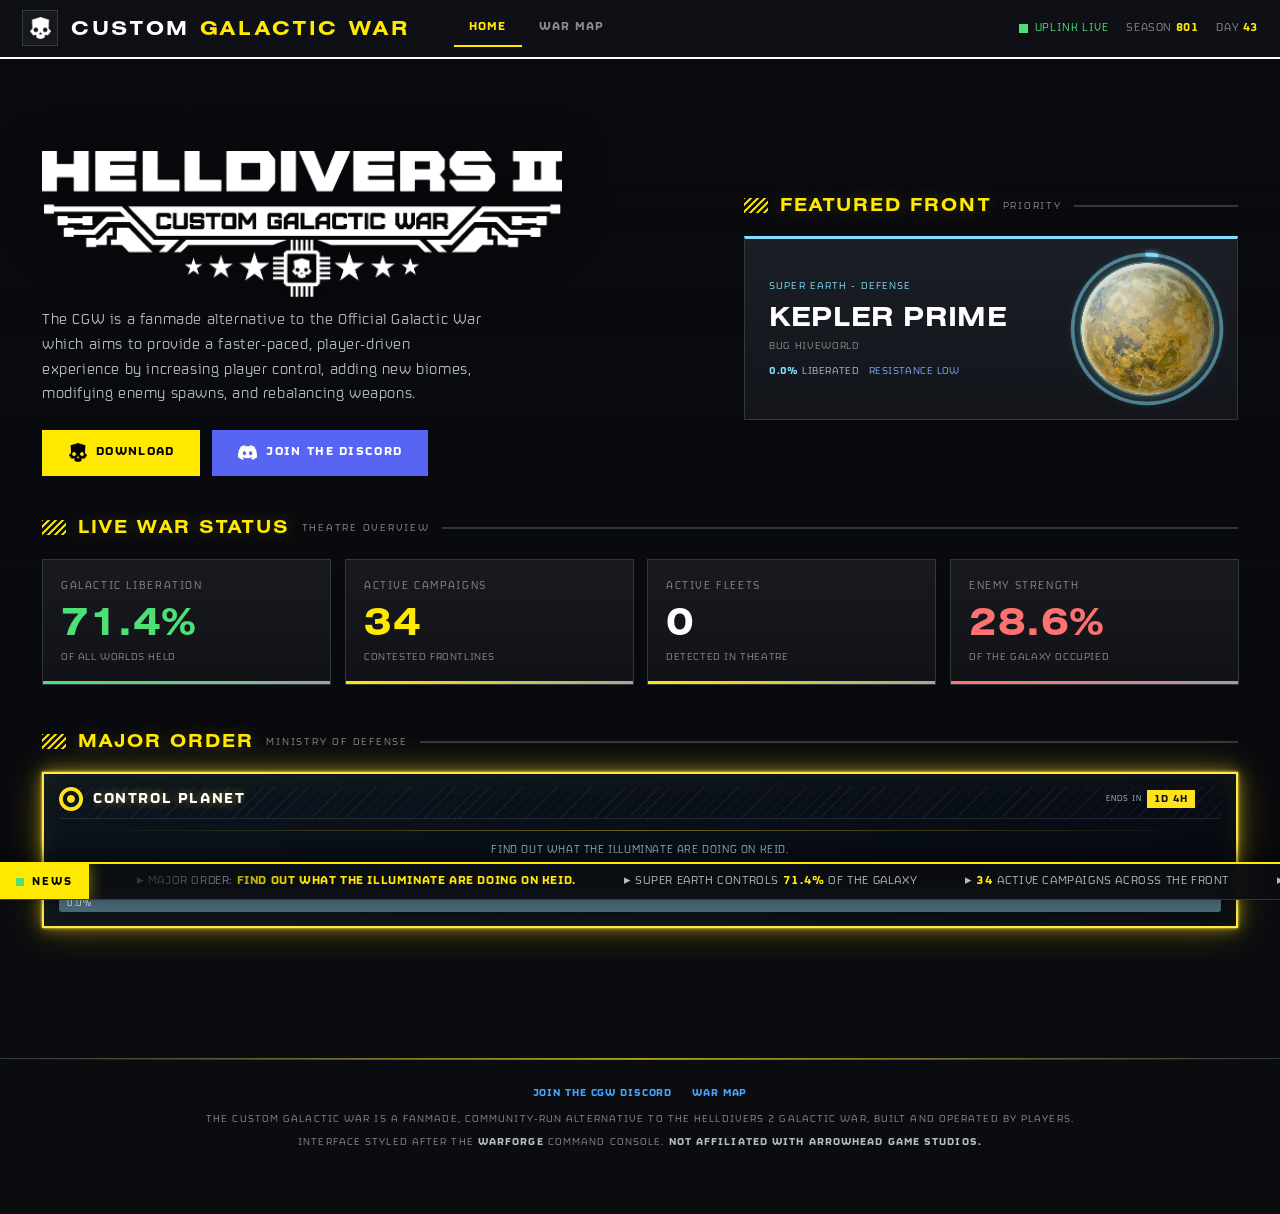
==== index.html @ a8b8fcf7 "Map timers layer + iOS pinch-zoom fix + faction-color fallback Timers (opt-in display layer, off by " ====
<!DOCTYPE html>
<html lang="en">
<head>
  <meta charset="UTF-8" />
  <meta name="viewport" content="width=device-width, initial-scale=1.0, maximum-scale=1.0, user-scalable=no" />
  <title>Custom Galactic War</title>
  <meta name="description" content="The Custom Galactic War (CGW) is a fanmade, player-driven alternative to the Helldivers 2 Galactic War with new biomes, modified enemy spawns, and rebalanced weapons. Live galactic map, dispatches, and fleet status." />
  <meta name="theme-color" content="#0b0c10" />
  <link rel="canonical" href="https://real-shams-jorjani.github.io/CustomGalacticWar/" />
  <meta property="og:type" content="website" />
  <meta property="og:site_name" content="Custom Galactic War" />
  <meta property="og:title" content="Live Galactic War Map" />
  <meta property="og:description" content="A fanmade, player-driven alternative to the Helldivers 2 Galactic War with new biomes, modified enemy spawns, and rebalanced weapons. Follow the front in real time." />
  <meta property="og:url" content="https://real-shams-jorjani.github.io/CustomGalacticWar/" />
  <meta property="og:image" content="https://real-shams-jorjani.github.io/CustomGalacticWar/img/og_banner.png" />
  <meta property="og:image:width" content="1200" />
  <meta property="og:image:height" content="630" />
  <meta property="og:image:alt" content="Custom Galactic War: a live Helldivers 2 galactic map" />
  <meta name="twitter:card" content="summary_large_image" />
  <meta name="twitter:title" content="Live Galactic War Map" />
  <meta name="twitter:description" content="A fanmade, player-driven alternative to the Helldivers 2 Galactic War with new biomes, modified enemy spawns, and rebalanced weapons. Follow the front in real time." />
  <meta name="twitter:image" content="https://real-shams-jorjani.github.io/CustomGalacticWar/img/og_banner.png" />
  <link rel="icon" href="img/favicon.png" />
  <link rel="apple-touch-icon" href="img/apple-touch-icon.png" />
  <meta name="apple-mobile-web-app-title" content="Galactic War" />
  <link rel="stylesheet" href="css/styles.css" />
</head>
<body>
  <a class="skip" href="#views">Skip to content</a>

  <!-- ============ TOP COMMAND BAR (persistent) ============ -->
  <header class="topbar">
    <a href="#home" data-view="home" class="mark">
      <span class="skull" aria-hidden="true"></span>
      <span>CUSTOM&nbsp;<span style="color:#FFE900">GALACTIC WAR</span></span>
    </a>
    <nav>
      <a href="#home" data-view="home">Home</a>
      <a href="#war" data-view="war">War Map</a>
      <!-- Dispatch tab disabled for now -->
    </nav>
    <button class="nav-toggle" id="nav-toggle" aria-label="Menu">&#9776;</button>
    <div class="status">
      <span class="live-dot" id="uplink">UPLINK LIVE</span>
      <span>SEASON <b>801</b></span>
      <span>DAY <b id="war-day">--</b></span>
    </div>
  </header>

  <main id="views">

    <!-- ===================== HOME ===================== -->
    <section class="view is-active" data-view="home">
      <!-- HERO: pitch on the left, the Featured Front showcase fills the right (no more empty gap) -->
      <div class="home-hero">
        <div class="home-hero-main">
          <h1 class="home-title"><img class="home-logo" src="img/cgw_logo.png" alt="Custom Galactic War" /></h1>
          <p class="home-intro" style="text-transform:none">
            The CGW is a fanmade alternative to the Official Galactic War which aims to provide a
            faster-paced, player-driven experience by increasing player control, adding new biomes,
            modifying enemy spawns, and rebalancing weapons.
          </p>
          <div class="cta">
            <a class="btn accent" id="download-btn" href="https://cdn.discordapp.com/attachments/1502800006560743635/1516970874945667273/CGW_E-710_Launcher_v1.1.4.zip?ex=6a3b2c38&amp;is=6a39dab8&amp;hm=8a9e248507407b38fa222dba0302442466b79859745d17b1913f427ea6af46f2" target="_blank" rel="noopener"><span class="btn-skull" aria-hidden="true"></span>Download</a>
            <a class="btn discord" href="https://discord.com/invite/cgw" target="_blank" rel="noopener noreferrer"><img class="btn-ic" src="img/discord.png" alt="" aria-hidden="true" />Join the Discord</a>
          </div>
        </div>
        <aside class="home-hero-side">
          <div class="section-head"><h2>Featured Front</h2><span class="tag">PRIORITY</span><span class="rule"></span></div>
          <div id="home-featured" class="home-featured"></div>
        </aside>
      </div>

      <div class="section-head"><h2>Live War Status</h2><span class="tag">THEATRE OVERVIEW</span><span class="rule"></span></div>
      <div class="stat-grid">
        <div class="stat"><div class="k">Galactic Liberation</div><div class="v green" id="h-lib" data-count="0" data-suffix="%">0%</div><div class="sub">of all worlds held</div></div>
        <div class="stat"><div class="k">Active Campaigns</div><div class="v amber" id="h-camp" data-count="0">0</div><div class="sub">contested frontlines</div></div>
        <div class="stat"><div class="k">Active Fleets</div><div class="v" id="h-fleets" data-count="0">0</div><div class="sub">detected in theatre</div></div>
        <div class="stat"><div class="k">Enemy Strength</div><div class="v red" id="h-enemy" data-count="0" data-suffix="%">0%</div><div class="sub">of the galaxy occupied</div></div>
      </div>

      <div class="section-head"><h2>Major Order</h2><span class="tag">MINISTRY OF DEFENSE</span><span class="rule"></span></div>
      <div class="mo-card home-mo" id="home-mo" aria-label="Major Order"></div>

    </section>

    <!-- ===================== WAR ===================== -->
    <section class="view" data-view="war">
      <!-- Major Order -->
      <section class="hero" aria-label="Major Order">
        <div class="left">
          <div class="eyebrow">Priority Directive - Ministry of Defense</div>
          <h1 id="mo-title">Major Order</h1>
          <p style="text-transform:none" id="mo-brief">Awaiting directive from High Command. Stand by for orders, Helldiver.</p>
          <div class="cta">
            <button class="btn accent" onclick="document.getElementById('galaxy').scrollIntoView({behavior:'smooth'})">Deploy to Front</button>
            <button class="btn ghost" onclick="location.hash='dispatch'">View Dispatches</button>
          </div>
        </div>
        <div class="right">
          <div class="reward-row"><span>Reward</span><b id="mo-reward">CLASSIFIED</b></div>
          <div class="reward-row"><span>Objective</span><span style="color:#d6f5ff" id="mo-objective">ALL FRONTS</span></div>
          <div class="reward-row"><span>Assigned</span><span style="color:#d6f5ff">ALL DIVERS</span></div>
          <div class="countdown">
            <div class="label">TIME REMAINING</div>
            <div class="time" id="countdown">00:00:00</div>
          </div>
        </div>
      </section>

      <!-- War Status -->
      <section class="section" id="status">
        <div class="section-head"><h2>War Status</h2><span class="tag">GALACTIC OVERVIEW</span><span class="rule"></span></div>
        <div class="stat-grid">
          <div class="stat"><div class="k">Galactic Liberation</div><div class="v green" id="st-lib" data-count="0" data-suffix="%">0%</div><div class="sub">of all worlds held</div></div>
          <div class="stat"><div class="k">Active Fleets</div><div class="v" id="st-fleets" data-count="0">0</div><div class="sub">detected in theatre</div></div>
          <div class="stat"><div class="k">Active Campaigns</div><div class="v amber" id="st-contested" data-count="0">0</div><div class="sub">contested frontlines</div></div>
          <div class="stat"><div class="k">Enemy Strength</div><div class="v red" id="st-enemy" data-count="0" data-suffix="%">0%</div><div class="sub">of the galaxy occupied</div></div>
        </div>
      </section>

      <!-- Galactic Map -->
      <section class="section" id="galaxy">
        <div class="section-head"><h2>Holotable Galactic Map</h2><span class="tag">LIVE SNAPSHOT : READ-ONLY</span><span class="rule"></span></div>
        <div class="map-hud" id="map-hud">
          <div class="mh"><span class="mh-ic" style="--icon:url(img/icons/players.png)"></span><span class="mh-k">PLANETS</span><b id="mh-planets">--</b></div>
          <span class="mh-div" aria-hidden="true"></span>
          <div class="mh amber"><span class="mh-ic" style="--icon:url(img/icons/attacking.png)"></span><span class="mh-k">CAMPAIGNS</span><b id="mh-camp">--</b></div>
          <span class="mh-div" aria-hidden="true"></span>
          <div class="mh green"><span class="mh-ic" style="--icon:url(img/icons/fac_superearth.png)"></span><span class="mh-k">SE CONTROL</span><b id="mh-se">--</b></div>
          <div class="mh snap-cell"><span class="mh-ic" style="--icon:url(img/icons/time.png)"></span><span class="snap" id="mh-snap">SNAPSHOT --</span></div>
        </div>
        <div class="galaxy-wrap">
          <canvas id="galaxy-map"></canvas>
          <div class="holo-fx" aria-hidden="true"></div>
          <div class="map-tooltip" id="map-tip"></div>
          <div class="map-controls">
            <button id="zin" title="Zoom in">+</button>
            <button id="zout" title="Zoom out">&minus;</button>
            <button id="ztop" class="reset" title="Top-down / tilt">TILT</button>
            <button id="zreset" class="reset" title="Reset view">RESET</button>
            <button id="zfleet" class="reset on" title="Fleet tracker">FLEET</button>
          </div>
          <!-- display-layer toggles: hide/show map elements -->
          <button class="map-layers-btn" id="layers-btn" title="Display layers" aria-expanded="false" aria-controls="map-layers">LAYERS</button>
          <div class="map-layers" id="map-layers" aria-label="Display layers">
            <div class="ml-head">Display Layers</div>
            <button data-layer="sectors" class="on">Sectors</button>
            <button data-layer="supply" class="on">Supply Lines</button>
            <button data-layer="effects" class="on">Effects</button>
            <button data-layer="text" class="on">Labels</button>
            <button data-layer="subfactions" class="on">Fleets</button>
            <button data-layer="objectives" class="on">Objectives</button>
            <button data-layer="attacks" class="on">Attacks</button>
            <button data-layer="timers">Timers</button>
          </div>
          <!-- Major Order card moved to the HOME page; fleet tracker hidden (see CSS) -->
          <!-- holographic fleet tracker docked on the map (same roster as the FLEETS tab) -->
          <div class="map-fleets open" id="map-fleets" aria-label="Fleet tracker">
            <span class="mf-cnr tl"></span><span class="mf-cnr tr"></span><span class="mf-cnr bl"></span><span class="mf-cnr br"></span>
            <span class="mf-scan"></span>
            <div class="mf-head">
              <span class="mf-hic" aria-hidden="true"></span>
              <div class="mf-title">FLEET TRACKER</div>
              <span class="mf-count" id="mf-count">0</span>
              <button class="mf-close" id="mf-close" title="Collapse" aria-label="Collapse fleet tracker">&times;</button>
            </div>
            <div class="mf-sum" id="mf-sum">DETECTING&hellip;</div>
            <div class="mf-sort" id="mf-sort">
              <button data-sort="faction" class="on">FACTION</button>
              <button data-sort="level">LEVEL</button>
              <button data-sort="role">ROLE</button>
            </div>
            <div class="mf-list" id="mf-list"></div>
          </div>
          <div class="wf-console" id="planet-console" aria-hidden="true"></div>
          <!-- holotable boot loader (HD2 "personal hellpad system" style) -->
          <div id="map-loader" class="map-loader" role="status" aria-label="Loading holotable">
            <div class="hp-scan"></div>
            <div class="hp-panel">
              <span class="hp-cnr tl"></span><span class="hp-cnr tr"></span><span class="hp-cnr bl"></span><span class="hp-cnr br"></span>
              <span class="hp-skull"></span>
              <div class="hp-title">GALACTIC WAR<br>HOLOTABLE</div>
              <div class="hp-pct"><span id="hp-pct">0</span>%</div>
              <div class="hp-bar"><i id="hp-fill"></i></div>
              <div class="hp-status" id="hp-status">INITIALISING HOLOTABLE</div>
            </div>
          </div>
        </div>
      </section>
    </section>

    <!-- ===================== DISPATCH (ministry FYP) ===================== -->
    <section class="view" data-view="dispatch" id="dispatch">
      <div class="section-head"><h2>Dispatch</h2><span class="tag" id="dispatch-count">MINISTRY NETWORK</span><span class="rule"></span></div>
      <div class="fyp">
        <div class="fyp-feed" id="dispatch-feed"></div>
        <aside class="fyp-rail" id="dispatch-rail"></aside>
      </div>
    </section>

  </main>

  <!-- ============ PERSISTENT TICKER HUD ============ -->
  <div class="ticker">
    <span class="tlabel"><i class="nub" aria-hidden="true"></i>NEWS</span>
    <div class="track" id="ticker-track"></div>
  </div>

  <footer>
    <div class="foot-links">
      <a href="https://discord.com/invite/cgw" target="_blank" rel="noopener noreferrer">Join the CGW Discord</a>
      <a href="#war">War Map</a>
    </div>
    <div style="margin-top:9px">The Custom Galactic War is a fanmade, community-run alternative to the Helldivers 2 Galactic War, built and operated by players.</div>
    <div style="margin-top:6px">Interface styled after the <b>WARFORGE</b> command console. <b>NOT AFFILIATED WITH ARROWHEAD GAME STUDIOS.</b></div>
  </footer>

  <script src="js/app.js"></script>
  <script src="js/envfx.js"></script>
  <script src="js/map.js"></script>
  <script src="js/router.js"></script>
  <script src="js/fx.js"></script>
</body>
</html>
---- css/styles.css ----
@font-face {
  font-family: 'FS Sinclair';
  src: url('../fonts/FS Sinclair Regular.otf') format('opentype');
  font-weight: 400; font-style: normal; font-display: swap;
}
@font-face {
  font-family: 'FS Sinclair';
  src: url('../fonts/FS Sinclair Medium.otf') format('opentype');
  font-weight: 500; font-style: normal; font-display: swap;
}
@font-face {
  font-family: 'FS Sinclair';
  src: url('../fonts/FS Sinclair Bold.otf') format('opentype');
  font-weight: 700; font-style: normal; font-display: swap;
}
@font-face {
  font-family: 'FS Sinclair';
  src: url('../fonts/FS Sinclair Bold Italic.otf') format('opentype');
  font-weight: 700; font-style: italic; font-display: swap;
}

@font-face {
  font-family: 'Swiss 721 Extended';
  src: url('../fonts/Swiss 721 Extended Bold.otf') format('opentype');
  font-weight: 700; font-style: normal; font-display: swap;
}

:root {

  --ink:       #14161c;
  --ink-2:     #0e1015;
  --hd-panel:  #1c1e26;
  --hd-panel2: #2b303b;
  --steel:     #33373f;
  --cta:       #FFE900;
  --equip:     #4EE077;
  --locked:    #AF4141;
  --hd-danger: #ff5a5a;
  --white:     #ffffff;
  --text:      #e9eaee;
  --text-dim:  #b7bbc4;
  --muted:     #8c8c8c;

  --f-superearth: #46a4ff;
  --f-terminid:   #FFB900;
  --f-automaton:  #FF7171;
  --f-illuminate: #CD8AE9;

  --accent:    #46a4ff;
  --accent-dim:#0a3744;
  --panel:     #020609;
  --panel-2:   #07131a;
  --grid:      #0a1f2b;
  --se-green:  #5fff8f;
  --amber:     #ffb900;
  --danger:    #ff5a5a;

  --hairline: 1px solid var(--steel);
  --font: 'FS Sinclair', 'Consolas', monospace;
  --head: 'Swiss 721 Extended', 'FS Sinclair', sans-serif;

  --notch: polygon(7px 0, 100% 0, 100% calc(100% - 7px), calc(100% - 7px) 100%, 0 100%, 0 7px);
}

* { box-sizing: border-box; margin: 0; padding: 0; }

html { scroll-behavior: smooth; }

body {
  background-color: #0b0c10;
  color: var(--text);
  font-family: var(--font);
  font-size: 15px;
  line-height: 1.5;
  text-transform: uppercase;
  letter-spacing: 0.04em;
  min-height: 100vh;
  overflow-x: hidden;
  overscroll-behavior: none;   /* no page rubber-band / scroll-chaining (smoother on mobile) */
}

body::before {
  content: ""; position: fixed; inset: 0; z-index: -2; pointer-events: none;
  background: #0b0c10 url('../img/keyart.png') center top / cover no-repeat;
}
body::after {
  content: ""; position: fixed; inset: 0; z-index: -1; pointer-events: none;
  background:
    linear-gradient(180deg, rgba(9,10,14,0.52) 0%, rgba(9,10,14,0.80) 38%, rgba(9,10,14,0.93) 66%, rgba(9,10,14,0.97) 100%),
    radial-gradient(ellipse 130% 70% at 50% 110%, rgba(9,10,14,0.55), transparent 60%);
}

a { color: var(--cta); text-decoration: none; }

.topbar {
  position: sticky; top: 0; z-index: 50;
  display: flex; align-items: center; gap: 18px;
  padding: 10px 22px;
  background: var(--ink-2);
  border-bottom: 2px solid var(--white);
}
.topbar .mark {
  display: flex; align-items: center; gap: 13px;
  font-family: var(--head); font-weight: 700; font-size: 19px; letter-spacing: 0.14em;
  color: var(--white);
}

.topbar .mark .skull {
  width: 36px; height: 36px; flex: none; padding: 6px;
  border: 1px solid var(--steel);
  background: #16181e;
}
.topbar .mark .skull::after {
  content: ""; display: block; width: 100%; height: 100%;
  background: var(--white);
  -webkit-mask: url('../img/skull.png') center / contain no-repeat;
  mask: url('../img/skull.png') center / contain no-repeat;
}
.topbar nav {
  display: flex; gap: 2px; margin-left: 26px;
}
.topbar nav a {
  padding: 8px 15px;
  color: var(--muted);
  font-size: 12.5px; font-weight: 700; letter-spacing: 0.1em;
  border-bottom: 2px solid transparent;
  transition: color .12s, border-color .12s;
}
.topbar nav a:hover { color: var(--cta); border-bottom-color: var(--cta); }
.topbar .status {
  margin-left: auto;
  display: flex; align-items: center; gap: 18px;
  font-size: 12px; color: var(--muted);
}
.topbar .status b { color: var(--cta); }
.live-dot {
  display: inline-flex; align-items: center; gap: 7px; color: var(--equip);
}
.live-dot::before {
  content: ""; width: 9px; height: 9px;
  background: var(--equip);
  animation: pulse 1.4s ease-in-out infinite;
}
@keyframes pulse { 0%,100%{opacity:1} 50%{opacity:.25} }

.wrap { max-width: 1240px; margin: 0 auto; padding: 30px 22px 80px; }
.section { margin-top: 46px; }

.panel {
  background: linear-gradient(180deg, #23262f, #191b22);
  border: 1px solid var(--steel);
  box-shadow: inset 0 1px 0 rgba(255,255,255,0.05);
  position: relative;
}

.section-head {
  display: flex; align-items: center; gap: 12px; flex-wrap: wrap;
  margin-bottom: 18px;
}

.section-head::before {
  content: ""; flex: none; width: 24px; height: 15px;
  background: url("data:image/svg+xml,%3Csvg xmlns='http://www.w3.org/2000/svg' width='7' height='7'%3E%3Cpath d='M0 7 L7 0 M-2 2 L2 -2 M5 9 L9 5' stroke='%23FFE900' stroke-width='2'/%3E%3C/svg%3E") repeat;
  background-size: 7px 7px;
}
.section-head h2 {
  font-family: var(--head); font-size: 17px; font-weight: 700;
  letter-spacing: 0.12em; color: var(--cta);
}
.section-head .tag { font-size: 11px; color: var(--muted); letter-spacing: 0.16em; }
.section-head .rule { flex: 1; height: 2px; background: var(--steel); }

.hero {
  display: grid; grid-template-columns: 1.4fr 1fr; gap: 0;
  position: relative;
  background: linear-gradient(165deg, #15171e 0%, #0e0f13 75%);
  border: 1px solid var(--steel); border-top: 3px solid var(--cta);
  box-shadow: 0 12px 34px rgba(0,0,0,0.5);
}

.hero::before {
  content: ""; position: absolute; inset: 9px; pointer-events: none; z-index: 1;
  border: 1px dashed rgba(255,255,255,0.15);
}
.hero .left, .hero .right { position: relative; z-index: 2; }
.hero .left { padding: 34px 38px; }
.hero .eyebrow {
  font-size: 12px; letter-spacing: 0.28em; color: var(--cta);
  display: flex; align-items: center; gap: 10px;
}
.hero .eyebrow::before { content: ""; width: 26px; height: 2px; background: var(--cta); }
.hero h1 {
  font-family: var(--head); font-size: 36px; line-height: 1.1; font-weight: 700;
  margin: 16px 0 12px; letter-spacing: 0.01em; color: var(--white);
}
.hero h1 em { color: var(--cta); font-style: normal; }
.hero p {
  color: var(--text-dim); font-weight: 500; max-width: 52ch;
  text-transform: none; letter-spacing: 0.01em; font-size: 14px; line-height: 1.6;
}
.hero .cta { margin-top: 24px; display: flex; gap: 12px; flex-wrap: wrap; }

.hero .right {
  border-left: 1px solid var(--steel);
  padding: 30px;
  display: flex; flex-direction: column; justify-content: center;
  background: var(--ink-2);
}
.hero .reward-row {
  display: flex; justify-content: space-between; align-items: center;
  padding: 12px 0; border-bottom: 1px solid var(--steel);
  font-size: 13px; color: var(--text-dim);
}
.hero .reward-row:last-child { border-bottom: none; }
.hero .reward-row b { color: var(--cta); font-size: 15px; }
.countdown { margin-top: 12px; text-align: center; }
.countdown .label { font-size: 11px; color: var(--muted); letter-spacing: 0.2em; }
.countdown .time {
  font-family: var(--head); font-size: 32px; font-weight: 700; color: var(--cta);
  letter-spacing: 0.06em;
}

.btn {
  font-family: var(--font);
  text-transform: uppercase; letter-spacing: 0.1em;
  font-size: 13px; font-weight: 700;
  padding: 11px 24px; cursor: pointer;
  background-color: #15171d; color: var(--cta);
  border: 2px solid var(--cta);
  transition: background-color .12s, color .12s, box-shadow .12s;
}
.btn:hover { background-color: var(--cta); color: #000; box-shadow: 0 0 18px rgba(255,233,0,0.5); }
.btn.accent { background-color: var(--cta); color: #000; }
.btn.accent:hover { box-shadow: 0 0 22px rgba(255,233,0,0.6); }
.btn.ghost { background-color: #15171d; color: #d7dade; border-color: var(--muted); }
.btn.ghost:hover { background-color: #d7dade; border-color: #d7dade; color: #000; box-shadow: 0 0 16px rgba(215,218,222,0.35); }
.btn.danger { background-color: #15171d; color: var(--hd-danger); border-color: var(--hd-danger); }
.btn.danger:hover { background-color: var(--hd-danger); color: #000; box-shadow: 0 0 18px rgba(255,90,90,0.5); }

.btn.discord { display: inline-flex; align-items: center; gap: 9px; text-decoration: none;
  background-color: #5865F2; color: #fff; border-color: #5865F2; }
.btn.discord:hover { background-color: #4752c4; border-color: #4752c4; color: #fff; box-shadow: 0 0 18px rgba(88,101,242,0.55); }
.btn .btn-ic { width: 19px; height: 19px; object-fit: contain; display: block; }

#download-btn { display: inline-flex; align-items: center; gap: 9px; text-decoration: none; }
.btn-skull { width: 19px; height: 19px; flex: none; background: #000;
  -webkit-mask: url('../img/skull.png') center / contain no-repeat; mask: url('../img/skull.png') center / contain no-repeat; }

.stat-grid {
  display: grid; grid-template-columns: repeat(4, 1fr); gap: 14px;
}
.stat {
  background: linear-gradient(180deg, #181a20, #101216);
  border: 1px solid var(--steel);
  padding: 18px; position: relative; overflow: hidden;
  transition: border-color .12s;
}
.stat:hover { border-color: var(--muted); }

.stat::before {
  content: ""; position: absolute; inset: 0; pointer-events: none; opacity: 0.6;
  background: repeating-linear-gradient(135deg, rgba(70,164,255,0.05) 0 1px, transparent 1px 9px);
}
.stat > * { position: relative; }
.stat::after {
  content: ""; position: absolute; left: 0; bottom: 0; height: 3px; width: 100%;
  background: var(--cta); opacity: 0.9;
}
.stat .k { font-size: 11.5px; color: var(--muted); letter-spacing: 0.14em; }
.stat .v {
  font-family: var(--head); font-size: 38px; font-weight: 700; color: var(--white);
  margin-top: 8px; line-height: 1;
}
.stat .v.green { color: var(--equip); }
.stat .v.amber { color: var(--cta); }
.stat .v.red   { color: var(--f-automaton); }
.stat .sub { font-size: 11px; color: var(--muted); margin-top: 8px; }
.stat .sub .up { color: var(--equip); }
.stat .sub .down { color: var(--hd-danger); }

.map-layout { display: grid; grid-template-columns: 320px 1fr; gap: 18px; }

.globe-card {
  border: var(--hairline); background: radial-gradient(circle at 50% 40%, #061018, var(--panel) 70%);
  padding: 24px; display: flex; flex-direction: column; align-items: center;
}

.planet {
  width: 200px; height: 200px; border-radius: 50%;
  position: relative;
  background:
    radial-gradient(circle at 35% 30%, #1d6b78 0%, #0a3744 38%, #051b22 70%, #02080b 100%);
  box-shadow:
    inset -28px -22px 60px rgba(0,0,0,0.85),
    inset 18px 14px 40px rgba(70,164,255,0.18),
    0 0 4px rgba(70,164,255,0.6),
    0 0 34px rgba(70,164,255,0.35);
  overflow: hidden;
  animation: float 6s ease-in-out infinite;
}
@keyframes float { 0%,100%{transform:translateY(0)} 50%{transform:translateY(-8px)} }

.planet::before {
  content: ""; position: absolute; inset: -10% -50%;
  background:
    radial-gradient(ellipse 60% 18% at 30% 42%, rgba(180,235,255,0.22), transparent 60%),
    radial-gradient(ellipse 50% 14% at 70% 60%, rgba(120,210,235,0.18), transparent 60%);
  animation: drift 18s linear infinite;
}
@keyframes drift { from{transform:translateX(0)} to{transform:translateX(33%)} }

.planet::after {
  content: ""; position: absolute; inset: 0; border-radius: 50%;
  box-shadow: inset 0 0 24px 4px rgba(70,164,255,0.25);
}
.globe-card .pname {
  margin-top: 22px; font-size: 19px; font-weight: 700; color: var(--accent);
  text-shadow: 0 0 12px rgba(70,164,255,0.4);
}
.globe-card .pmeta { font-size: 11.5px; color: var(--text-dim); margin-top: 4px; }
.globe-card .readout {
  margin-top: 18px; width: 100%; font-size: 11.5px; color: var(--text-dim);
}
.globe-card .readout div {
  display: flex; justify-content: space-between; padding: 5px 0;
  border-bottom: 1px solid var(--grid);
}
.globe-card .readout b { color: var(--text); }

.sector-grid {
  display: grid; grid-template-columns: repeat(3, 1fr); gap: 12px;
  align-content: start;
}
.planet-card {
  background: var(--panel); border: var(--hairline);
  padding: 14px; cursor: pointer; position: relative;
  transition: all .12s;
  --fac: var(--accent);
  border-left: 3px solid var(--fac);
}
.planet-card:hover { border-color: var(--accent); transform: translateY(-2px); box-shadow: 0 6px 20px rgba(0,0,0,0.5); }
.planet-card.active { border-color: var(--accent); box-shadow: 0 0 0 1px var(--accent), 0 0 22px rgba(70,164,255,0.25); }
.planet-card .pc-top { display: flex; justify-content: space-between; align-items: center; }
.planet-card .pc-name { font-size: 14px; font-weight: 700; color: var(--text); }
.planet-card .fac-tag {
  font-size: 9.5px; padding: 2px 7px; letter-spacing: 0.12em;
  border: 1px solid var(--fac); color: var(--fac);
}
.planet-card .pc-biome { font-size: 10.5px; color: var(--muted); margin: 6px 0 10px; }

.bar {
  height: 9px; position: relative; overflow: hidden;
  background-color: #0b0d12;
  background-image: repeating-linear-gradient(90deg, rgba(255,255,255,0.045) 0 1px, transparent 1px 6px);
  border: 1px solid var(--steel);
}
.bar > span {
  position: absolute; left: 0; top: 0; bottom: 0;
  background-color: var(--fac);
  background-image: repeating-linear-gradient(45deg, rgba(0,0,0,0.22) 0 3px, transparent 3px 8px);
  box-shadow: 2px 0 0 color-mix(in srgb, var(--fac) 55%, #fff);
}
.planet-card .pc-pct { display: flex; justify-content: space-between; font-size: 10.5px; color: var(--text-dim); margin-top: 6px; }
.planet-card .pc-pct b { color: var(--fac); }

.f-superearth { --fac: var(--f-superearth); }
.f-terminid   { --fac: var(--f-terminid); }
.f-automaton  { --fac: var(--f-automaton); }
.f-illuminate { --fac: var(--f-illuminate); }

.two-col { display: grid; grid-template-columns: 1.3fr 1fr; gap: 18px; }

.feed { border: 1px solid var(--steel); background: #111318; }
.dispatch {
  display: grid; grid-template-columns: 96px 1fr; gap: 14px;
  padding: 14px 18px; border-bottom: 1px solid var(--steel);
  border-left: 3px solid var(--fac);
}
.dispatch:last-child { border-bottom: none; }
.dispatch .when { font-size: 11px; color: var(--muted); }
.dispatch .when .src { display: block; color: var(--cta); margin-top: 4px; font-size: 10px; }
.dispatch .body .dh { font-size: 13.5px; font-weight: 700; color: var(--white); }
.dispatch .body p { text-transform: none; letter-spacing: 0; color: var(--text-dim); font-size: 13px; margin-top: 4px; font-weight: 500; }
.dispatch .body .ftag { font-size: 9.5px; padding: 1px 7px; border: 1px solid var(--fac); color: var(--fac); margin-top: 8px; display: inline-block; }

.ticker {
  margin-top: 46px;
  border-top: 2px solid var(--cta); border-bottom: 1px solid var(--steel);
  background: var(--ink-2);
  overflow: hidden; white-space: nowrap;
  display: flex; align-items: center;
}
.ticker .tlabel {
  flex: none; background: var(--cta); color: #000;
  font-weight: 700; font-size: 12px; padding: 9px 16px; letter-spacing: 0.16em;
}
.ticker .track {
  display: inline-flex; gap: 48px; padding-left: 48px;
  animation: marquee 38s linear infinite;
  font-size: 12.5px; color: var(--text-dim);
}
.ticker .track span b { color: var(--cta); }
@keyframes marquee { from { transform: translateX(0); } to { transform: translateX(-50%); } }

footer {
  margin-top: 60px; border-top: 1px solid var(--steel);
  padding: 26px 22px; text-align: center; color: var(--muted);
  font-size: 11px; letter-spacing: 0.1em;
}
footer b { color: var(--text-dim); }
.foot-links { display: flex; gap: 20px; justify-content: center; flex-wrap: wrap; margin-bottom: 10px; }
.foot-links a { color: var(--accent); text-decoration: none; font-weight: 700; letter-spacing: 0.08em; }
.foot-links a:hover { color: var(--cta); }

.map-hud {
  display: flex; flex-wrap: wrap; align-items: center; gap: 10px 22px;
  padding: 12px 16px; margin-bottom: 0;
  background: var(--panel);
  border: var(--hairline);
  font-size: 11.5px; color: var(--text-dim);
}

.mf-head, .mo-head {
  background-image: repeating-linear-gradient(135deg, rgba(255,255,255,0.05) 0 1px, transparent 1px 8px);
  padding-bottom: 7px; border-bottom: 1px solid rgba(180,210,235,0.12);
}
.map-hud .mh { display: flex; align-items: center; gap: 8px; color: var(--accent); }
.map-hud .mh.green { color: var(--se-green); }
.map-hud .mh.amber { color: var(--amber); }
.map-hud .mh-ic { width: 17px; height: 17px; flex: none; background: currentColor;
  -webkit-mask: var(--icon) center / contain no-repeat; mask: var(--icon) center / contain no-repeat;
  filter: drop-shadow(0 0 3px currentColor); }
.map-hud .mh-k { color: var(--muted); font-size: 10.5px; letter-spacing: 0.13em; }
.map-hud .mh b { color: currentColor; font-size: 14px; font-weight: 700; }
.map-hud .mh-div { width: 1px; align-self: center; height: 18px; background: linear-gradient(180deg, transparent, rgba(120,150,170,0.32), transparent); }
.map-hud .snap-cell { margin-left: auto; color: var(--muted); }
.map-hud .snap { color: var(--muted); letter-spacing: 0.04em; }

.galaxy-wrap {
  position: relative; width: 100%; height: 640px;
  border: 2px solid var(--accent); background:
     radial-gradient(circle at 50% 45%, #06141d 0%, #02080c 70%, #01060a 100%);
  overflow: hidden;
  box-shadow: 0 0 40px rgba(70,164,255,0.12) inset;
}

.view[data-view="war"] .hero,
.view[data-view="war"] #status,
.view[data-view="war"] #galaxy > .section-head { display: none; }
body.on-war #views { max-width: none; margin: 0; padding: 0; }
body.on-war { padding-bottom: 0; }
body.on-war .ticker, body.on-war footer { display: none; }
.view[data-view="war"].is-active { display: flex; flex-direction: column; height: calc(100vh - var(--hdr-h, 54px)); }
.view[data-view="war"] #galaxy { margin: 0; flex: 1; min-height: 0; display: flex; flex-direction: column; }
.view[data-view="war"] .galaxy-wrap { flex: 1; min-height: 0; height: auto; }

.galaxy-wrap::after {
  content: ""; position: absolute; inset: 0; pointer-events: none; z-index: 6;
  background: repeating-linear-gradient(0deg, rgba(0,0,0,0.16) 0 1px, transparent 1px 3px);
  mix-blend-mode: multiply;
}
#galaxy-map { display: block; width: 100%; height: 100%; cursor: grab; touch-action: none; }
#galaxy-map.dragging { cursor: grabbing; }
#galaxy-map text { pointer-events: none; }

.g-sector { opacity: 0.14; }
.g-sector.se { opacity: 0.05; }
.g-sector-border { fill: none; stroke-width: 1.2; vector-effect: non-scaling-stroke; opacity: 0.4; }
.g-faction-label {
  font-family: var(--font); font-weight: 700; letter-spacing: 0.22em;
  opacity: 0.16; text-transform: uppercase; pointer-events: none;
  paint-order: stroke; stroke: #000; stroke-width: 0.5px;
}
.g-ring { fill: none; stroke: rgba(70,164,255,0.10); stroke-width: 1; stroke-dasharray: 4 6; vector-effect: non-scaling-stroke; }
.g-radial { stroke: rgba(70,164,255,0.07); stroke-width: 1; vector-effect: non-scaling-stroke; }
.g-link { stroke: rgba(70,164,255,0.18); stroke-width: 1; vector-effect: non-scaling-stroke; }
.g-attack {
  stroke: #ff2a2a; stroke-width: 1.6; vector-effect: non-scaling-stroke;
  stroke-dasharray: 5 7; opacity: 0.9;
  animation: flow 0.9s linear infinite;
}
@keyframes flow { to { stroke-dashoffset: -12; } }

.g-planet { cursor: pointer; }
.g-planet .core { stroke: rgba(0,0,0,0.55); stroke-width: 1; vector-effect: non-scaling-stroke; }
.g-planet.dormant .core { opacity: 0.55; }
.g-planet .pulse { fill: none; stroke-width: 1.4; vector-effect: non-scaling-stroke; opacity: 0; }
.g-planet.active .pulse { animation: ringpulse 2.2s ease-out infinite; }
@keyframes ringpulse { 0% { opacity: 0.9; } 70%,100% { opacity: 0; } }
.g-planet .home { fill: none; stroke: #ffffff; stroke-width: 1.5; vector-effect: non-scaling-stroke; }

.g-dss { cursor: pointer; }
.g-dss .dss-mark { fill: rgba(70,164,255,0.12); stroke: var(--accent); stroke-width: 1.6; vector-effect: non-scaling-stroke; }
.g-dss .dss-core { fill: var(--accent); }
.g-dss .dss-pulse { fill: none; stroke: var(--accent); stroke-width: 1.4; vector-effect: non-scaling-stroke; animation: ringpulse 2.4s ease-out infinite; }
.g-dss .dss-label { fill: var(--accent); font-family: var(--font); font-weight: 700; letter-spacing: 0.1em; }
.g-planet .sel { fill: none; stroke: #ffffff; stroke-width: 2; vector-effect: non-scaling-stroke; opacity: 0; }
.g-planet.selected .sel { opacity: 1; }

.map-tooltip {
  position: absolute; z-index: 20; pointer-events: none;
  opacity: 0; transition: opacity .1s;
  transform: translate(-50%, calc(-100% - 16px));
  filter: drop-shadow(0 8px 22px rgba(0,0,0,0.65));
}
.map-tooltip.show { opacity: 1; }
.map-tooltip .fcard { width: 232px; cursor: default; }

.wf-tip { width: 592px; border: 5px solid var(--fac); background: transparent; padding: 5px; box-sizing: border-box; }
.wf-inner { background: #2D333F; }

.wf-tip, .wf-tip * { font-family: 'FS Sinclair', monospace; font-weight: 500; letter-spacing: 0; }
.wf-outline { paint-order: stroke; -webkit-text-stroke: 2px #000; }

.wf-head { height: 48px; display: flex; align-items: center; justify-content: space-between;
  padding: 0 24px; background: linear-gradient(90deg, #2D333F, #1A2530); }
.wf-head-l { display: flex; align-items: center; gap: 14px; min-width: 0; }
.wf-icon { width: 36px; height: 36px; flex: none; display: inline-block; }
.wf-head-name { font-size: 27px; white-space: nowrap; }
.wf-head-r { display: flex; align-items: center; gap: 8px; flex: none; }
.wf-idx-icon { width: 24px; height: 24px; flex: none; display: inline-block; background: #FFEF00;
  -webkit-mask: url('../img/icons/players.png') center / contain no-repeat;
  mask: url('../img/icons/players.png') center / contain no-repeat; }
.wf-head-r b { font-size: 29px; color: #FFEF00; }

.wf-thumb { height: 192px; background-size: cover; background-position: center; }

.wf-body { padding: 10px 18px; }
.wf-titlerow { display: flex; align-items: center; gap: 15px; }
.wf-camp-icon { width: 64px; height: 64px; object-fit: contain; flex: none; }
.wf-titles { line-height: 1.0; min-width: 0; }
.wf-sub { font-size: 27px; color: #C8E3EF; }
.wf-name { font-size: 35px; color: #FFEF00; white-space: nowrap; }
.wf-desc { font-size: 25px; color: #fff; text-transform: none; line-height: 0.85; margin-top: 4px; }

.wf-lib { margin-top: 10px; }
.wf-bar { display: block; width: 536px; height: 17px; }
.wf-liblbl { font-size: 24px; color: #C8E3EF; margin-top: 4px; }

.wf-eventwrap { display: flex; align-items: center; gap: 6px; }
.wf-badge { position: relative; width: 88px; height: 88px; flex: none; }
.wf-badge-frame { position: absolute; inset: 0; }
.wf-badge-lvl { position: absolute; left: 0; right: 0; top: 30%; transform: translateY(-50%);
  text-align: center; font-size: 35px; }
.wf-eventright { flex: 1; min-width: 0; }
.wf-eventbar { display: block; width: 442px; height: 38px; }
.wf-timer { font-size: 27px; color: #FF7676; margin-top: 4px; }

.wf-telem { height: 64px; background: #19242F; display: flex; align-items: center; justify-content: space-between;
  padding: 0 18px; font-size: 24px; }
.wf-tl { color: #C8E3EF; }
.wf-tr { color: #FFEF00; }
.wf-tres b { color: #FFEF00; }

.wf-mini { width: 250px; box-sizing: border-box; position: relative; border: 2px solid var(--fac);
  font-family: 'FS Sinclair', monospace; font-weight: 500; pointer-events: none; }
.wf-mini .wf-outline { paint-order: stroke; -webkit-text-stroke: 1.4px #000; }
.wf-mini-head { display: flex; align-items: center; justify-content: space-between; height: 30px;
  padding: 0 10px; background: linear-gradient(90deg, color-mix(in srgb, var(--fac) 22%, #1a222c), #141b24);
  border-bottom: 1.5px solid color-mix(in srgb, var(--fac) 70%, transparent);
  box-shadow: 0 1px 7px color-mix(in srgb, var(--fac) 45%, transparent); }
.wf-mini-fac { display: flex; align-items: center; gap: 7px; min-width: 0; font-size: 13px; }
.wf-mini-icon { width: 18px; height: 18px; flex: none; display: inline-block; }
.wf-mini-fac > span:last-child { white-space: nowrap; overflow: hidden; text-overflow: ellipsis; }
.wf-mini-idx { display: flex; align-items: center; gap: 5px; flex: none; }
.wf-mini-pi { width: 13px; height: 13px; flex: none; display: inline-block; background: #FFEF00;
  -webkit-mask: url('../img/icons/players.png') center / contain no-repeat;
  mask: url('../img/icons/players.png') center / contain no-repeat; }
.wf-mini-idx b { font-size: 15px; color: #FFEF00; }
.wf-mini-body { padding: 9px 10px 10px; }
.wf-mini-top { display: flex; align-items: center; gap: 10px; }
.wf-mini-globe { width: 56px; height: 56px; flex: none; border-radius: 50%;
  background-size: cover; background-position: center;
  box-shadow: 0 0 0 1px color-mix(in srgb, var(--fac) 60%, transparent),
              0 0 10px color-mix(in srgb, var(--fac) 45%, transparent); }
.wf-mini-titles { min-width: 0; line-height: 1.08; }
.wf-mini-sub { font-size: 12px; color: #C8E3EF; }
.wf-mini-status { display: flex; align-items: center; gap: 5px; margin-bottom: 1px; }
.wf-mini-status b { font-size: 11px; font-weight: 700; letter-spacing: 0.04em; }
.wf-mini-status.secured b { color: #ffffff; } .wf-mini-status.pending b { color: #c2ced6; }
.wf-mini-status-ic { width: 14px; height: 14px; flex: none; display: inline-block; background: var(--sc);
  filter: drop-shadow(0 0 3px color-mix(in srgb, var(--sc) 60%, transparent)); }
.wf-mini-campic { width: 15px; height: 15px; flex: none; object-fit: contain; }
.wf-mini-status.camp b { font-size: 12px; }
.wf-mini-name { font-size: 19px; color: #FFEF00; white-space: nowrap; overflow: hidden; text-overflow: ellipsis; }
.wf-mini-biome { font-size: 10.5px; color: #7c8a92; letter-spacing: 0.06em; margin-top: 1px; }

.wf-mini-event { display: flex; align-items: center; gap: 9px; margin-top: 10px; }
.wf-mini-badge { position: relative; width: 46px; height: 46px; flex: none; }
.wf-mini-frame { position: absolute; inset: 0; }
.wf-mini-lvl { position: absolute; left: 0; right: 0; top: 40%; transform: translateY(-50%);
  text-align: center; font-size: 19px; line-height: 1; paint-order: stroke; -webkit-text-stroke: 1.3px #000; }
.wf-mini-evbar { display: block; width: 170px; height: 38px; flex: none; }
.wf-mini-timer { font-size: 12px; color: #FF7676; margin-top: 6px; letter-spacing: 0.04em; }
.wf-mini-bar { display: block; width: 222px; height: 15px; margin-top: 9px; }
.wf-mini-lbl { font-size: 12px; color: #C8E3EF; margin-top: 3px; }
.wf-mini-foot { display: flex; justify-content: space-between; align-items: baseline;
  margin-top: 7px; padding-top: 7px; border-top: 1px solid #1f2630; font-size: 11px; color: #9fb4be; letter-spacing: 0.04em; }
.wf-mini-foot b { font-weight: 500; } .wf-mini-foot i { font-style: normal; color: #7c8a92; }

.wf-console { position: absolute; inset: 14px; z-index: 18; opacity: 0;
  transition: opacity .2s ease; pointer-events: none; }
.wf-console.open { opacity: 1; }

.wf-dash { --fac: var(--cta); position: relative; width: 100%; height: 100%; pointer-events: none; box-sizing: border-box; display: flex; flex-direction: column;
  background:
    radial-gradient(120% 80% at 50% -10%, rgba(0,40,60,0.22), transparent 60%),
    rgba(10,13,18,0.975);
  border: 2.5px solid color-mix(in srgb, var(--fac) 82%, #fff); box-shadow: 0 0 0 1px #000, 0 24px 60px rgba(0,0,0,0.7), inset 0 0 0 1px rgba(255,255,255,0.04),
              0 0 4px color-mix(in srgb, var(--fac) 92%, #fff), 0 0 16px color-mix(in srgb, var(--fac) 55%, transparent), 0 0 40px color-mix(in srgb, var(--fac) 32%, transparent), inset 0 0 38px color-mix(in srgb, var(--fac) 7%, transparent);
  font-family: 'FS Sinclair', monospace; overflow: hidden; }
.wf-dash .wf-outline { paint-order: stroke; -webkit-text-stroke: 2px #000; }

.wf-dash::before { content: ""; position: absolute; inset: 6px; pointer-events: none; z-index: 51; opacity: 0.92;
  filter: drop-shadow(0 0 4px color-mix(in srgb, var(--fac) 80%, transparent));
  background:
    linear-gradient(var(--fac),var(--fac)) 0 0/16px 2px no-repeat, linear-gradient(var(--fac),var(--fac)) 0 0/2px 16px no-repeat,
    linear-gradient(var(--fac),var(--fac)) 100% 0/16px 2px no-repeat, linear-gradient(var(--fac),var(--fac)) 100% 0/2px 16px no-repeat,
    linear-gradient(var(--fac),var(--fac)) 0 100%/16px 2px no-repeat, linear-gradient(var(--fac),var(--fac)) 0 100%/2px 16px no-repeat,
    linear-gradient(var(--fac),var(--fac)) 100% 100%/16px 2px no-repeat, linear-gradient(var(--fac),var(--fac)) 100% 100%/2px 16px no-repeat; }

.wf-dash::after { content: ""; position: absolute; inset: 0; pointer-events: none; z-index: 52;
  background: repeating-linear-gradient(0deg, rgba(0,0,0,0.10) 0 1px, transparent 1px 3px); mix-blend-mode: multiply; opacity: 0.55; }

.wf-dash-head { flex: none; display: flex; align-items: center; gap: 13px; height: 58px; padding: 0 14px 0 18px;
  background: linear-gradient(90deg, #2D333F, #1A2530); border-bottom: 2px solid var(--fac); }
.wf-dash-fac { display: flex; align-items: center; gap: 9px; }
.wf-dash-ficon { width: 30px; height: 30px; display: inline-block; flex: none; }
.wf-dash-facname { font-size: 18px; white-space: nowrap; }
.wf-dash-name { font-size: 30px; color: #FFEF00; white-space: nowrap; overflow: hidden; text-overflow: ellipsis; }

.wf-dash-pname { display: none; font-size: 21px; color: #FFEF00; white-space: nowrap; overflow: hidden; text-overflow: ellipsis; }
.wf-dash-idx { display: flex; align-items: center; gap: 6px; margin-left: auto; }
.wf-dash-idx .wf-idx-icon { width: 22px; height: 22px; }
.wf-dash-idx b { font-size: 26px; color: #FFEF00; }
.wf-dash-head .pc-close { position: static; width: 30px; height: 30px; margin-left: 8px; }

.wf-dash-body { flex: 1 1 auto; min-height: 0; display: grid; grid-template-columns: 360px 1fr; grid-template-rows: minmax(0, 1fr); gap: 14px; padding: 14px; overflow: hidden; position: relative; z-index: 1; }
.wf-dash-body::-webkit-scrollbar { width: 0; height: 0; display: none; }
.wf-dash-top { display: grid; grid-template-columns: 330px 1fr; gap: 14px; align-items: start; }
.wf-dash-left { display: flex; flex-direction: column; gap: 12px; border: 1px solid #283038; padding: 14px;
  background:
    radial-gradient(circle at 50% 116px, rgba(0,70,100,0.40), transparent 165px),
    radial-gradient(1.2px 1.2px at 28% 46px, rgba(255,255,255,0.55), transparent),
    radial-gradient(1.2px 1.2px at 72% 74px, rgba(255,255,255,0.40), transparent),
    radial-gradient(1px 1px at 60% 150px, rgba(255,255,255,0.35), transparent),
    radial-gradient(1px 1px at 38% 170px, rgba(255,255,255,0.30), transparent),
    #141a22; }
.dsr-globe .wf-globe { margin: 2px auto; width: 200px; height: 200px; }
.dsr-globe .wf-globe-wrap { position: relative; align-self: center; margin: 2px auto; display: inline-flex; }
.dsr-globe .wf-globe-wrap .wf-globe { margin: 0; }
.wf-globe-fx { position: absolute; left: 50%; top: 50%; transform: translate(-50%, -50%); pointer-events: none; z-index: 4; }

.dsr-globe .wf-globe.exostorm { background-color: #6e3bb0; background-blend-mode: luminosity; }

.dsr-globe .wf-globe.blackhole { background-image: none !important; background-color: #000;
  box-shadow: 0 0 0 1px rgba(255,176,0,0.28), 0 0 22px rgba(255,176,0,0.20), 0 0 54px rgba(255,176,0,0.10); }
.wf-globe.blackhole::before { display: none; }
.wf-globe.blackhole::after { opacity: 0.22; }

.wf-mini-globe.blackhole { background-image: none !important; background-color: #000;
  box-shadow: inset 0 0 0 2.5px var(--bh, #A640FF), inset 0 0 9px 1px var(--bh, #A640FF), 0 0 10px var(--bh, #A640FF); }
.wf-mini-globe.blackhole::before { display: none; }
.wf-dash-op { display: flex; align-items: center; gap: 11px; }
.wf-dash-op img, .wf-dash-opic { width: 40px; height: 40px; flex: none; object-fit: contain; display: inline-block; }
.wf-dash-op b { display: block; font-size: 16px; } .wf-dash-op span { font-size: 11px; color: #9fb0ba; }
.wf-dash-desc { font-size: 13px; line-height: 1.42; color: #dbe6ec; }

.wf-status { display: flex; align-items: center; gap: 12px; padding: 11px 14px;
  border: 1px solid #283039; border-left: 3px solid var(--sc);
  background: linear-gradient(90deg, color-mix(in srgb, var(--sc) 16%, transparent), transparent 58%), #11161c; }
.wf-status-ic { width: 30px; height: 30px; flex: none; display: inline-block; background: var(--sc);
  filter: drop-shadow(0 0 5px color-mix(in srgb, var(--sc) 60%, transparent)); }
.wf-status-t b { display: block; font-family: var(--head, 'Swiss 721 Extended'), sans-serif;
  font-size: 15px; letter-spacing: 0.07em; color: var(--sc); }
.wf-status.pending .wf-status-t b { color: #bdc9d1; }
.wf-status-t span { font-size: 11px; color: var(--muted); letter-spacing: 0.02em; }
.wf-dash-libbox .wf-bar { display: block; width: 300px; height: 17px; }
.dsr-vitals .wf-liblbl { font-size: 14px; color: #C8E3EF; margin-top: 4px; paint-order: stroke; -webkit-text-stroke: 1.4px #000; }
.dsr-vitals .wf-eventwrap { display: flex; align-items: center; gap: 10px; }
.dsr-vitals .wf-badge { position: relative; width: 56px; height: 56px; flex: none; }
.dsr-vitals .wf-badge-frame { position: absolute; inset: 0; }
.dsr-vitals .wf-badge-lvl { position: absolute; left: 0; right: 0; top: 40%; transform: translateY(-50%);
  text-align: center; font-size: 23px; line-height: 1; paint-order: stroke; -webkit-text-stroke: 1.4px #000; }
.dsr-vitals .wf-eventbar { display: block; flex: 1; min-width: 0; width: auto; height: 38px; }
.dsr-vitals .wf-timer { font-size: 14px; color: #FF7676; margin-top: 6px; letter-spacing: 0.03em; }
.dsr-vitals .wf-telem { height: 46px; background: #19242F; display: flex; align-items: center; justify-content: space-between; padding: 0 14px; font-size: 16px; }
.dsr-vitals .wf-tl { color: #C8E3EF; } .dsr-vitals .wf-tr, .dsr-vitals .wf-tres b { color: #FFEF00; }

.wf-dash-cards { display: grid; grid-template-columns: repeat(auto-fit, minmax(232px, 1fr)); gap: 12px; align-content: start; align-items: start; }
.wf-card { background: linear-gradient(180deg, #171c24, #12161c); border: 1px solid #283039; border-top: 2px solid color-mix(in srgb, var(--fac) 55%, #283039); padding: 11px 13px; }
.wf-card-h { position: relative; font-size: 11px; color: #8aa6b2; letter-spacing: 0.09em; padding: 0 0 7px 10px;
  border-bottom: 1px solid rgba(70,164,255,0.27); margin-bottom: 10px; }
.wf-card-h::before { content: ""; position: absolute; left: 0; top: 1px; width: 3px; height: 11px; background: #46a4ff; box-shadow: 0 0 5px rgba(70,164,255,0.6); }
.wf-card .pc-grid { margin-top: 2px; }
.pc-subh { font-size: 10.5px; color: #7f93a0; letter-spacing: 0.08em; margin: 12px 0 6px; }
.pc-subh.atk { color: #ff8a8a; }

.wf-dash-lore { background: #14191f; border: 1px solid #283039; border-top: 2px solid var(--fac); padding: 13px 16px 22px; }
.lore-inner { max-width: 880px; margin: 0 auto; }
.lore-empty { color: #6f7e88; font-size: 13px; padding: 18px 0; text-align: center; }
.lore-empty b { color: #9fb4be; font-weight: 500; }

.dsr-identity { display: flex; flex-direction: column; gap: 14px; min-height: 0; overflow: auto; scrollbar-width: none; }
.dsr-identity::-webkit-scrollbar { width: 0; height: 0; }

.dsr-intel { display: grid; grid-template-columns: repeat(2, 1fr); grid-auto-rows: 1fr; gap: 14px; min-height: 0; overflow: auto; scrollbar-width: none; }
.dsr-intel::-webkit-scrollbar { width: 0; height: 0; }
.dsr-intel .dsr-sec { min-height: 0; overflow: auto; }
.dsr-intel .dsr-sec.span2 { grid-column: 1 / -1; }

.dsr-globe { position: relative; display: flex; flex-direction: column; align-items: center; justify-content: center; gap: 16px;
  padding: 14px 0 6px; border: 1px solid #232b34; border-left: 3px solid var(--fac);
  background: radial-gradient(circle at 50% 104px, color-mix(in srgb, var(--fac) 16%, transparent), transparent 150px), #11161d; }
.dsr-globe .wf-globe-wrap { position: relative; }
.dsr-globe .wf-globe { width: 196px; height: 196px; margin: 0; }

.dsr-ret { position: absolute; left: 50%; top: 50%; width: 226px; height: 226px; margin: -113px 0 0 -113px; border-radius: 50%;
  border: 1.5px dashed color-mix(in srgb, var(--fac) 40%, transparent); animation: dsrSpin 32s linear infinite; pointer-events: none; }
.dsr-ret::before { content: ""; position: absolute; inset: -9px; border-radius: 50%; border: 1px solid color-mix(in srgb, var(--fac) 16%, transparent); }
.dsr-ret::after { content: ""; position: absolute; inset: 9px; border-radius: 50%; border-top: 2px solid color-mix(in srgb, var(--fac) 75%, transparent); }
@keyframes dsrSpin { to { transform: rotate(360deg); } }
.dsr-tick { position: absolute; width: 10px; height: 10px; border: 1.5px solid color-mix(in srgb, var(--fac) 55%, transparent); pointer-events: none; }
.dsr-tick.tl { left: -13px; top: -13px; border-right: 0; border-bottom: 0; }
.dsr-tick.tr { right: -13px; top: -13px; border-left: 0; border-bottom: 0; }
.dsr-tick.bl { left: -13px; bottom: -13px; border-right: 0; border-top: 0; }
.dsr-tick.br { right: -13px; bottom: -13px; border-left: 0; border-top: 0; }

.dsr-hpring { position: absolute; left: 50%; top: 50%; width: 216px; height: 216px; transform: translate(-50%, -50%);
  pointer-events: none; z-index: 5; overflow: visible; }
.dsr-hpring path, .dsr-hpring circle { fill: none; stroke-width: 4; stroke-linecap: round; }
.dsr-hpring .hp-track { opacity: 0.5; }
.dsr-hpring .hp-fill { opacity: 0.98; }
.dsr-globe-cap { text-align: center; margin-top: 2px; }
.dsr-globe-cap span { display: block; font-size: 10px; letter-spacing: 0.18em; color: #6f8593; }
.dsr-globe-cap b { font-family: var(--head, 'Swiss 721 Extended'), sans-serif; font-size: 15px; letter-spacing: 0.04em; color: #dbeaf2; }

.dsr-vitals { display: flex; flex-direction: column; gap: 11px; min-width: 0; flex: 1 1 auto;
  background: linear-gradient(180deg, #151a21, #11151b); border: 1px solid #283039; border-left: 3px solid var(--fac); padding: 14px; }

.dsr-specgrid { display: grid; grid-template-columns: 1fr 1fr; gap: 8px; margin-top: auto; }
.dsr-specgrid .dsr-spec-badges { grid-column: 1 / -1; margin: 0; padding: 0; }
.dsr-spec { background: rgba(18,24,31,0.5); border: 1px solid #283039; border-left: 2px solid color-mix(in srgb, var(--fac) 55%, #283039); padding: 8px 11px; }
.dsr-spec span { display: block; font-size: 10px; letter-spacing: 0.13em; color: #7f93a0; margin-bottom: 3px; }
.dsr-spec b { font-family: var(--head, 'Swiss 721 Extended'), sans-serif; font-size: 15px; color: #eaf3fa; letter-spacing: 0.02em; }
.dsr-spec-badges { display: flex; align-items: center; gap: 7px; padding: 0 16px; margin-left: auto; }

.dsr-sec { background: linear-gradient(180deg, #151a21, #11151b); border: 1px solid #283039;
  border-top: 2px solid color-mix(in srgb, var(--fac) 50%, #283039); padding: 12px 14px; }
.dsr-grid { display: grid; grid-template-columns: repeat(auto-fit, minmax(290px, 1fr)); gap: 14px; align-items: start; }
@media (prefers-reduced-motion: reduce) { .dsr-ret { animation: none; } }

.poi-sech { position: relative; text-align: center; font-family: var(--head, 'Swiss 721 Extended'), sans-serif;
  font-size: 14px; letter-spacing: 0.16em; color: #eef3f6; padding: 9px 110px; margin-bottom: 16px;
  background: #0e1318; border: 1px solid #2c3540; overflow: hidden; }
.poi-sech::before, .poi-sech::after { content: ""; position: absolute; top: 0; bottom: 0; width: 96px;
  background: repeating-linear-gradient(45deg, rgba(255,233,0,0.55) 0 4px, transparent 4px 9px); }
.poi-sech::before { left: 0; } .poi-sech::after { right: 0; }

.poi { background: #11151a; border: 1px solid #2a323b; border-left: 3px solid #45525d; padding: 13px 15px 14px; margin-bottom: 14px; }
.poi-head { display: flex; align-items: flex-start; gap: 12px; }
.poi-ic { width: 40px; height: 40px; object-fit: contain; flex: none; opacity: 0.92; }
.poi-htext { flex: 1; min-width: 0; }
.poi-cat { font-size: 10px; color: #7f93a0; letter-spacing: 0.11em; }
.poi-title { font-size: 19px; color: #eef3f6; letter-spacing: 0.02em; line-height: 1.1; margin-top: 2px; }
.poi-date { font-size: 11px; color: #6f7e88; letter-spacing: 0.06em; flex: none; padding-top: 2px; }
.poi-status { display: inline-block; font-size: 11px; letter-spacing: 0.1em; margin: 9px 0 2px; }
.poi-status::before { content: "[ "; } .poi-status::after { content: " ]"; }
.poi-body { margin-top: 10px; }
.poi-p { font-size: 14px; line-height: 1.62; color: #c4d0d8; margin: 0 0 11px; }
.poi-p:last-child { margin-bottom: 0; }
.poi-p a, .poi-q a { color: #aeb9c0; text-decoration: underline; text-underline-offset: 2px; text-decoration-color: rgba(255,255,255,0.4); }
.poi-p a:hover, .poi-q a:hover { color: #fff; }
.poi-img { margin: 4px 0 12px; }
.poi-img img { display: block; width: 100%; border: 1px solid #2c3540; background: #0c1116; max-height: 340px; object-fit: cover; }
.poi-img figcaption { font-size: 11px; color: #8a98a2; margin-top: 6px; letter-spacing: 0.03em; }
.poi-img.img-fail img { display: none; }
.poi-img.img-fail { border: 1px dashed #2c3540; background: #0c1116; min-height: 110px; display: flex; flex-direction: column; align-items: center; justify-content: center; gap: 6px; }
.poi-img.img-fail::before { content: "IMAGE UNAVAILABLE"; color: #5a6770; font-size: 11px; letter-spacing: 0.12em; }
.poi-q { border-left: 2px solid #3a4650; margin: 12px 0; padding: 3px 0 3px 14px; font-style: italic; color: #d6e0e6; font-size: 15px; line-height: 1.5; }
.poi-q cite { display: block; font-style: normal; font-size: 12px; color: #8a98a2; margin-top: 5px; }
.poi-q cite::before { content: "\2014 "; }

.pc-close { background: rgba(0,0,0,0.42); border: none; color: #cfe6ef; font-size: 22px; line-height: 1; cursor: pointer; width: 28px; height: 28px; }
.pc-close:hover { color: #fff; background: rgba(255,255,255,0.12); }

.wf-globe { width: 150px; height: 150px; border-radius: 50%; background-size: cover; background-position: center; opacity: 0.96;
  box-shadow: 0 0 0 1px color-mix(in srgb, var(--fac) 55%, transparent),
              0 0 18px color-mix(in srgb, var(--fac) 40%, transparent),
              0 0 48px color-mix(in srgb, var(--fac) 18%, transparent); }

.wf-globe, .wf-mini-globe { position: relative; overflow: hidden; isolation: isolate; }

.wf-globe::before, .wf-mini-globe::before {
  content: ""; position: absolute; left: 0; right: 0; top: 0; height: 36%; pointer-events: none; z-index: 2;
  background: linear-gradient(180deg, transparent, rgba(185,246,255,0.15) 50%, transparent);
  animation: holoGlobeScan 3.2s linear infinite; }
.wf-mini-globe::before { animation-duration: 2.7s; }

.wf-globe::after, .wf-mini-globe::after {
  content: ""; position: absolute; inset: 0; border-radius: inherit; pointer-events: none; z-index: 3;
  background:
    repeating-linear-gradient(0deg, rgba(70,164,255,0.09) 0 1px, transparent 1px 3px),
    linear-gradient(110deg, transparent 42%, rgba(180,245,255,0.07) 50%, transparent 58%);
  opacity: 0.55; }

@keyframes holoGlobeScan { 0% { transform: translateY(-115%); } 100% { transform: translateY(320%); } }
@media (prefers-reduced-motion: reduce) {
  .wf-globe, .wf-globe::before, .wf-mini-globe::before { animation: none !important; transform: none !important; } }

.mf-globe:not(.blackhole),
.wf-mini-globe:not(.blackhole),
.feat-globe:not(.blackhole) {
  filter: brightness(1.24) saturate(1.3) contrast(1.04);
  opacity: 0.84;
}

.mf-globe:not(.blackhole), .feat-globe:not(.blackhole) { position: relative; overflow: hidden; isolation: isolate; }
.mf-globe:not(.blackhole)::after, .feat-globe:not(.blackhole)::after {
  content: ""; position: absolute; inset: 0; border-radius: inherit; pointer-events: none;
  background:
    radial-gradient(circle at 33% 27%, rgba(212,242,255,0.5), rgba(212,242,255,0) 52%),
    linear-gradient(140deg, rgba(70,164,255,0.42) 0%, rgba(70,164,255,0) 60%);
  mix-blend-mode: screen;
}
.mf-globe:not(.blackhole) { box-shadow:
  0 0 0 1px color-mix(in srgb, var(--fac) 35%, transparent),
  0 0 8px color-mix(in srgb, var(--fac) 70%, transparent); }
.wf-mini-globe:not(.blackhole) { box-shadow:
  0 0 0 1px color-mix(in srgb, var(--fac) 55%, transparent),
  0 0 16px color-mix(in srgb, var(--fac) 60%, transparent); }
.feat-globe:not(.blackhole) { box-shadow:
  0 0 0 1px color-mix(in srgb, var(--fac) 45%, transparent),
  0 0 16px color-mix(in srgb, var(--fac) 50%, transparent); }

.pc-lore { font-size: 13px; line-height: 1.5; color: #c4d0d8; }
.pc-lore b { color: #e8eef2; font-weight: 500; }
.pc-lore-gap { margin-top: 8px; }

.pc-sec { margin-top: 18px; }
.pc-sec-head { font-size: 11px; color: #8aa6b2; letter-spacing: 0.08em; padding-bottom: 7px;
  border-bottom: 1px solid rgba(70,164,255,0.27); margin-bottom: 10px; }
.pc-grid { display: grid; grid-template-columns: 1fr 1fr; gap: 7px; margin-top: 12px; }

.pc-stat { display: flex; flex-direction: column; gap: 1px; align-items: flex-start; min-width: 0;
  background: linear-gradient(180deg, rgba(70,164,255,0.055), rgba(70,164,255,0.015));
  border-left: 2px solid rgba(70,164,255,0.4); padding: 5px 9px; }
.pc-stat.wide { grid-column: 1 / -1; }
.pc-stat span { font-size: 9.5px; letter-spacing: 0.1em; color: #7e93a0; text-transform: uppercase; }
.pc-stat b { font-size: 13.5px; color: #e8eef2; font-weight: 600; line-height: 1.15; word-break: break-word; }
.pc-badges { display: flex; flex-wrap: wrap; gap: 7px; margin-top: 14px; }
.pc-badge { font-size: 11px; letter-spacing: 0.06em; padding: 4px 9px; border: 1px solid currentColor; }
.pc-badge.home { color: #fff; } .pc-badge.active { color: #FFE900; } .pc-badge.mo { color: #46a4ff; }
.pc-haz { display: flex; flex-wrap: wrap; gap: 8px; }
.pc-haz .haz { display: inline-flex; align-items: center; gap: 5px; font-size: 11px; color: #cdd8de;
  background: #1b2027; border: 1px solid #2c333c; padding: 3px 8px; }
.pc-haz .haz img { width: 15px; height: 15px; object-fit: contain; }

/* ENEMY FORCES PRESENT — faction-coloured subfaction names, 2-up */
.dsr-forces { list-style: none; margin: 0; padding: 0; display: grid; grid-template-columns: 1fr 1fr; gap: 4px 14px; }
.dsr-forces li { position: relative; padding-left: 14px; font-size: 12px; letter-spacing: 0.03em; font-weight: 700;
  color: var(--fac, #cdd8de); white-space: nowrap; overflow: hidden; text-overflow: ellipsis; }
.dsr-forces li::before { content: "\2022"; position: absolute; left: 2px; color: var(--fac, #cdd8de); }

.pc-card { background: #1b2027; border-left: 3px solid #3a444e; padding: 9px 11px; margin-bottom: 9px; }
.pc-card-top { display: flex; justify-content: space-between; align-items: baseline; gap: 10px; }
.pc-card-name { color: #e8eef2; font-size: 14px; display: inline-flex; align-items: center; min-width: 0; }
.pc-region-ic { width: 15px; height: 15px; flex: none; margin-right: 7px; display: inline-block; filter: drop-shadow(0 0 3px currentColor); }
.pc-tier { color: #8aa6b2; font-size: 11px; flex: none; }
.pc-bar { height: 7px; background: #0c1116; margin: 7px 0 5px; }
.pc-bar span { display: block; height: 100%; }
.pc-card-sub { display: flex; justify-content: space-between; font-size: 11px; color: #8a98a2; }
.pc-eff-desc { color: #9fb0ba; font-size: 12px; line-height: 1.32; margin-top: 4px; }
.pc-op { display: flex; align-items: center; gap: 12px; }
.pc-op img { width: 42px; height: 42px; object-fit: contain; flex: none; }
.pc-op b { display: block; color: #FFE900; font-size: 15px; } .pc-op span { color: #9fb0ba; font-size: 12px; }
.pc-adj { display: flex; align-items: center; gap: 9px; padding: 5px 0; border-bottom: 1px solid #20262e; font-size: 13px; }
.pc-adj .dot { width: 9px; height: 9px; border-radius: 50%; flex: none; }
.pc-adj-name { color: #dbe6ec; flex: 1; } .pc-adj-fac { font-size: 11px; flex: none; }
.pc-line { font-size: 13px; color: #cfd8de; padding: 4px 0; }
.pc-line.atk { color: #ff8a8a; }
.pc-fleet { display: flex; align-items: center; gap: 9px; padding: 6px 0; border-bottom: 1px solid #20262e; font-size: 13px; }
.pc-fleet-glyph { width: 18px; height: 18px; flex: none; display: inline-block; }
.pc-fleet-ship { width: 22px; height: 22px; flex: none; object-fit: contain; filter: drop-shadow(0 1px 2px rgba(0,0,0,0.6)); }
.pc-fleet-lvl { color: #FFE900; font-size: 11px; flex: none; }
.pc-fleet-name { flex: 1; color: #dbe6ec; white-space: nowrap; overflow: hidden; text-overflow: ellipsis; }
.pc-fleet-verb { font-size: 10px; padding: 2px 6px; flex: none; }
.pc-fleet-verb.atk { color: #ff8a8a; border: 1px solid #ff8a8a; } .pc-fleet-verb.def { color: #6FE994; border: 1px solid #6FE994; }

.fleet-card { position: absolute; z-index: 30; pointer-events: auto; opacity: 0; transform: translateY(5px) scale(0.98); transform-origin: top left; transition: opacity 0.16s ease, transform 0.16s ease; font-family: 'FS Sinclair', 'Swiss 721 Extended', sans-serif; }
.fleet-card.show { opacity: 1; transform: none; }
.fc { position: relative; min-width: 208px; max-width: 256px; padding: 11px 13px 12px; overflow: hidden; color: #e6eef4;
  background: linear-gradient(155deg, rgba(10,18,28,0.93), rgba(6,11,19,0.9));
  border: 1.5px solid color-mix(in srgb, var(--fac) 72%, #fff);
  box-shadow: 0 6px 26px rgba(0,0,0,0.5),
    0 0 3px color-mix(in srgb, var(--fac) 90%, #fff),
    0 0 14px color-mix(in srgb, var(--fac) 55%, transparent),
    0 0 30px color-mix(in srgb, var(--fac) 32%, transparent),
    inset 0 0 22px color-mix(in srgb, var(--fac) 12%, transparent);
  -webkit-backdrop-filter: blur(3px); backdrop-filter: blur(3px);
  clip-path: polygon(0 0, 100% 0, 100% calc(100% - 11px), calc(100% - 11px) 100%, 0 100%); }
.fc::before { content: ""; position: absolute; inset: 0; pointer-events: none; opacity: 0.5;
  background: repeating-linear-gradient(0deg, rgba(120,220,255,0.05) 0 1px, transparent 1px 3px); }
.fc-scan { position: absolute; left: 0; right: 0; height: 42%; top: -46%; pointer-events: none;
  background: linear-gradient(180deg, transparent, color-mix(in srgb, var(--fac) 20%, transparent) 72%, transparent);
  animation: fcScan 2.8s linear infinite; }
@keyframes fcScan { 0% { top: -46%; } 100% { top: 104%; } }
.fc-cnr { position: absolute; width: 11px; height: 11px; border: 1.5px solid color-mix(in srgb, var(--fac) 80%, #fff); pointer-events: none; opacity: 0.95;
  filter: drop-shadow(0 0 3px color-mix(in srgb, var(--fac) 85%, transparent)); }
.fc-cnr.tl { left: 3px; top: 3px; border-right: 0; border-bottom: 0; }
.fc-cnr.tr { right: 3px; top: 3px; border-left: 0; border-bottom: 0; }
.fc-cnr.bl { left: 3px; bottom: 3px; border-right: 0; border-top: 0; }
.fc-cnr.br { right: 3px; bottom: 3px; border-left: 0; border-top: 0; }
.fc-head { display: flex; align-items: center; gap: 10px; margin-bottom: 9px; position: relative; }
.fc-ship { width: 30px; height: 30px; object-fit: contain; flex: none; filter: drop-shadow(0 0 5px color-mix(in srgb, var(--fac) 60%, transparent)); }
.fc-htx { min-width: 0; }
.fc-fac { display: block; font-size: 9px; letter-spacing: 0.16em; color: var(--fac); opacity: 0.85; }
.fc-nm { display: block; font-size: 14px; font-weight: 700; line-height: 1.12; color: #eaf4fa; white-space: nowrap; overflow: hidden; text-overflow: ellipsis; text-shadow: 0 0 9px color-mix(in srgb, var(--fac) 40%, transparent); }
.fc-grid { display: grid; grid-template-columns: 1fr 1fr; gap: 6px; position: relative; }
.fc-cell { display: flex; flex-direction: column; gap: 1px; padding: 4px 8px; min-width: 0;
  background: rgba(120,200,240,0.045); border-left: 2px solid color-mix(in srgb, var(--fac) 50%, transparent); }
.fc-cell.wide { grid-column: 1 / -1; }
.fc-k { font-size: 8.5px; letter-spacing: 0.13em; color: #80939f; }
.fc-v { font-size: 13px; font-weight: 600; color: #e6eef4; white-space: nowrap; overflow: hidden; text-overflow: ellipsis; }
.fc-v.atk { color: #ff8a8a; } .fc-v.def { color: #6fe994; }
.pc-empty { color: #7c8a92; font-size: 13px; padding: 24px 4px; text-align: center; }

.tt2 { position: relative; width: 250px; --fac: var(--cta); font-family: 'FS Sinclair', monospace; }
.tt2-frameholder { position: absolute; inset: 0; z-index: 0; }
.tt2-frameholder svg { display: block; }
.tt2-content { position: relative; z-index: 1; padding: 12px; }
.tt2-head { display: flex; align-items: center; gap: 10px; }
.tt2-icon { width: 28px; height: 28px; object-fit: contain; flex: none; }
.tt2-titles { line-height: 1.12; min-width: 0; }
.tt2-title { font-size: 15px; font-weight: 700; color: #fff; letter-spacing: 0.03em; display: flex; align-items: center; gap: 5px; white-space: nowrap; }
.tt2-mo { width: 13px; height: 13px; object-fit: contain; }
.tt2-sub { font-size: 10px; font-weight: 700; color: var(--fac); letter-spacing: 0.08em; margin-top: 2px; }
.tt2-bar { margin: 12px 0 9px; }
.tt2-canvas { display: block; width: 226px; height: 15px; }
.tt2-barlbl { font-size: 9.5px; color: #b9c2c7; letter-spacing: 0.1em; margin-top: 5px; }
.tt2-barlbl b { color: #fff; }
.tt2-stats { border-top: 1px solid #333; padding-top: 9px; display: flex; flex-direction: column; gap: 5px; }
.tt2-stats > div { display: flex; justify-content: space-between; align-items: baseline; gap: 12px; font-size: 11px; }
.tt2-stats span { color: #888; letter-spacing: 0.05em; flex: none; }
.tt2-stats b { font-weight: 700; white-space: nowrap; overflow: hidden; text-overflow: ellipsis; }

.map-controls { position: absolute; bottom: 12px; right: 12px; z-index: 15; display: flex; flex-direction: row; gap: 6px; }
.map-controls button {
  width: 40px; height: 36px; font-family: var(--font); font-size: 16px; font-weight: 700;
  background: rgba(2,8,13,0.9); color: var(--accent); border: 2.5px solid var(--accent);
  cursor: pointer; transition: all .12s;
}
.map-controls button.reset { font-size: 9.5px; letter-spacing: 0.08em; }
.map-controls button:hover { background: var(--accent); color: #000; }

/* one LAYERS button opens a compact toggle panel (streamlined from a long button row) */
.map-layers-btn { position: absolute; bottom: 56px; right: 12px; z-index: 15;
  font-family: var(--font); font-size: 10px; font-weight: 700; letter-spacing: 0.1em; text-transform: uppercase;
  padding: 7px 12px; background: rgba(2,8,13,0.9); color: var(--accent); border: 2px solid var(--accent); cursor: pointer; transition: all .12s; }
.map-layers-btn:hover, .map-layers-btn.open { background: var(--accent); color: #000; box-shadow: 0 0 12px rgba(70,164,255,0.5); }
.map-layers { position: absolute; bottom: 92px; right: 12px; z-index: 16; display: none; flex-direction: column; gap: 2px;
  padding: 8px; min-width: 156px; background: linear-gradient(180deg, rgba(8,16,22,0.96), rgba(4,10,15,0.97));
  border: 2px solid var(--accent); box-shadow: 0 0 0 1px #000, 0 14px 40px rgba(0,0,0,0.6), 0 0 16px rgba(70,164,255,0.18);
  -webkit-backdrop-filter: blur(10px); backdrop-filter: blur(10px); }
.map-layers.open { display: flex; }
.map-layers .ml-head { font-size: 9px; letter-spacing: 0.18em; color: var(--muted); text-transform: uppercase; padding: 1px 4px 7px; border-bottom: 1px solid rgba(70,164,255,0.18); margin-bottom: 4px; }
.map-layers button { display: flex; align-items: center; gap: 9px; width: 100%; text-align: left;
  font-family: var(--font); font-size: 11px; letter-spacing: 0.04em; text-transform: uppercase;
  padding: 6px 8px; background: transparent; color: var(--muted); border: 0; cursor: pointer; transition: background .1s, color .1s; }
.map-layers button::before { content: ""; width: 13px; height: 13px; flex: none; border: 1.5px solid currentColor; box-sizing: border-box; }
.map-layers button.on { color: var(--accent); }
.map-layers button.on::before { background: var(--accent); box-shadow: inset 0 0 0 2px rgba(6,12,18,0.95); }
.map-layers button:hover { background: rgba(70,164,255,0.12); color: #cfeaff; }

.map-hint { color: var(--muted); font-size: 10.5px; }

.planet-panel {
  position: absolute; top: 0; right: 0; z-index: 18;
  width: 306px; height: 100%; padding: 16px 18px 22px;
  background: var(--hd-panel);
  border-left: 3px solid var(--cta);
  box-shadow: -16px 0 40px rgba(0,0,0,0.6);
  transform: translateX(100%); transition: transform .28s cubic-bezier(.2,.8,.2,1);
  overflow-y: auto;
}
.planet-panel.open { transform: translateX(0); }
.pp-close {
  position: absolute; top: 6px; right: 10px; z-index: 2;
  background: transparent; border: none; color: var(--muted);
  font-size: 22px; line-height: 1; cursor: pointer; font-family: var(--font);
}
.pp-close:hover { color: var(--cta); }

.pp-portrait { display: flex; flex-direction: column; align-items: center; gap: 10px; margin: 4px 0 14px; }
.pp-globe {
  --fac: var(--cta);
  position: relative; width: 100%; height: 116px;
  background-size: cover; background-position: center;
  border: 2px solid var(--fac);
}
.pp-globe::after {
  content: ""; position: absolute; left: 0; right: 0; bottom: 0; height: 45%;
  background: linear-gradient(transparent, rgba(0,0,0,0.7));
}
.pp-badges { display: flex; gap: 6px; flex-wrap: wrap; justify-content: center; }
.pp-badge { font-size: 9px; letter-spacing: 0.1em; padding: 2px 7px; border: 1px solid; }
.pp-badge.home   { color: #fff; border-color: #fff; }
.pp-badge.active { color: var(--cta); border-color: var(--cta); }
.pp-badge.event  { color: var(--hd-danger); border-color: var(--hd-danger); }

.pp-name { text-align: center; font-family: var(--head); font-size: 21px; font-weight: 700; color: var(--white); }
.pp-owner { text-align: center; font-size: 11px; letter-spacing: 0.14em; margin-top: 3px; }
.pp-biome { display: flex; flex-wrap: wrap; align-items: center; gap: 6px; justify-content: center; margin: 12px 0 14px; }
.pp-biome-name { font-size: 11px; color: var(--text-dim); letter-spacing: 0.1em; }
.pp-haz { display: inline-flex; gap: 5px; flex-wrap: wrap; }

.pp-meter { margin-bottom: 14px; }
.pp-meter-head { display: flex; justify-content: space-between; font-size: 11px; color: var(--text-dim); margin-bottom: 5px; }
.pp-meter-head b { color: var(--white); }
.pp-meter .bar { height: 9px; }

.pp-stats { display: grid; grid-template-columns: 1fr 1fr; gap: 9px 14px; font-size: 11px; }
.pp-stats > div { display: flex; flex-direction: column; gap: 2px; border-bottom: 1px solid var(--steel); padding-bottom: 6px; }
.pp-stats span { color: var(--muted); font-size: 10px; }
.pp-stats b { color: var(--white); font-size: 12.5px; }

.pp-regions { margin-top: 16px; }
.pp-reg { margin-bottom: 9px; }
.pp-reg-top { display: flex; justify-content: space-between; align-items: baseline; gap: 8px; margin-bottom: 4px; }
.pp-reg-name { font-size: 11px; color: var(--white); overflow: hidden; text-overflow: ellipsis; white-space: nowrap; }
.pp-reg-tier { font-size: 8.5px; color: var(--muted); letter-spacing: 0.08em; flex: none; }
.pp-reg .bar { height: 5px; }

.fcard {
  --fac: var(--cta);
  border: 1px solid var(--steel); border-top: 3px solid var(--fac);
  background: var(--hd-panel); overflow: hidden;
}
.fc-banner {
  position: relative; height: 94px; background-size: cover; background-position: center;
  display: flex; align-items: flex-start; justify-content: space-between; padding: 8px;
}
.fc-banner::after { content: ""; position: absolute; inset: 0; background: linear-gradient(180deg, rgba(20,22,28,0.05), rgba(20,22,28,0.92)); }
.fc-fac, .fc-biome { position: relative; z-index: 1; font-size: 9px; letter-spacing: 0.08em; padding: 2px 6px; height: fit-content; }
.fc-fac { border: 1px solid var(--fac); color: var(--fac); background: rgba(0,0,0,0.5); display: inline-flex; align-items: center; gap: 4px; }
.fc-fac img { width: 12px; height: 12px; object-fit: contain; }
.fc-biome { color: var(--text-dim); background: rgba(0,0,0,0.55); }
.fc-body { padding: 11px 13px 13px; }
.fc-name { font-family: var(--head); font-size: 15px; font-weight: 700; color: var(--white); display: flex; align-items: center; gap: 6px; }
.fc-mo { width: 14px; height: 14px; object-fit: contain; }
.fc-sub { font-size: 9px; letter-spacing: 0.1em; color: var(--cta); margin-top: 4px; }
.fc-camp { display: flex; align-items: center; gap: 6px; font-size: 10px; color: var(--cta); letter-spacing: 0.08em; margin: 9px 0; }
.fc-camp img { width: 16px; height: 16px; object-fit: contain; }
.fc-stats { display: grid; grid-template-columns: 1fr 1fr; gap: 5px 14px; margin-top: 9px; }
.fc-stats > div { display: flex; justify-content: space-between; font-size: 10px; color: var(--muted); }
.fc-stats b { color: var(--white); }
.fc-haz-row { display: flex; gap: 5px; flex-wrap: wrap; margin: 9px 0 0; min-height: 13px; }
.haz { display: inline-flex; align-items: center; gap: 3px; font-size: 8.5px; color: var(--cta); border: 1px solid var(--cta); padding: 1px 5px 1px 3px; letter-spacing: 0.04em; }
.haz img { width: 12px; height: 12px; object-fit: contain; }
.fc-eff-row { display: flex; flex-wrap: wrap; gap: 4px; margin-top: 8px; }
.eff { font-size: 8.5px; color: var(--text-dim); border: 1px solid var(--steel); padding: 1px 5px; letter-spacing: 0.04em; }
.fc-adj { font-size: 9.5px; color: var(--muted); margin-top: 9px; letter-spacing: 0.08em; }
.map-tooltip .fcard.wide { width: 258px; }

.pp-owner { display: flex; align-items: center; justify-content: center; gap: 6px; }
.pp-owner img { width: 14px; height: 14px; object-fit: contain; }
.pp-name { display: flex; align-items: center; justify-content: center; gap: 6px; }
.pp-mo { width: 16px; height: 16px; object-fit: contain; filter: drop-shadow(0 0 5px var(--amber)); }
.pp-campaign { display: flex; align-items: center; justify-content: center; gap: 8px; font-size: 11px; color: var(--cta); letter-spacing: 0.1em; margin: 11px 0; }
.pp-campaign img { width: 18px; height: 18px; object-fit: contain; }
.pp-haz .haz { background: rgba(0,0,0,0.25); }
.pp-sec { margin-top: 16px; }
.pp-sec-head { font-size: 10.5px; letter-spacing: 0.16em; color: var(--cta); border-bottom: 1px solid var(--steel); padding-bottom: 5px; margin-bottom: 9px; }
.pp-eff { margin-bottom: 9px; }
.pp-eff-name { font-size: 11px; color: var(--white); }
.pp-eff-desc { font-size: 10px; color: var(--text-dim); text-transform: none; letter-spacing: 0; margin-top: 2px; line-height: 1.4; }
.pp-adj-row { display: flex; align-items: center; gap: 8px; font-size: 11px; color: var(--text-dim); padding: 3px 0; }
.pp-adj-row .dot { width: 8px; height: 8px; border-radius: 50%; flex: none; }

.fleet {
  max-height: 440px; overflow-y: auto;
  border: 1px solid var(--steel);
  background: #111318;
}
.fleet-row {
  display: flex; align-items: center; gap: 12px;
  padding: 11px 16px; border-bottom: 1px solid var(--steel);
  border-left: 3px solid var(--fac);
}
.fleet-row:last-child { border-bottom: none; }
.fleet-glyph { width: 26px; height: 26px; flex: none; }
.fleet-lvl {
  flex: none; font-size: 11px; font-weight: 700; color: var(--fac);
  border: 1px solid var(--fac); padding: 1px 6px; min-width: 42px; text-align: center;
}
.fleet-info { flex: 1; min-width: 0; }
.fleet-info .fn { font-size: 12.5px; font-weight: 700; color: var(--white); display: flex; align-items: center; }
.fleet-info .fl { font-size: 10px; color: var(--text-dim); white-space: nowrap; overflow: hidden; text-overflow: ellipsis; }
.fleet-verb { font-size: 9px; font-weight: 700; letter-spacing: 0.06em; padding: 2px 7px; border: 1px solid; flex: none; }
.fleet-verb.def { color: var(--equip); border-color: var(--equip); }
.fleet-verb.atk { color: var(--hd-danger); border-color: var(--hd-danger); }
.fleet-warn { color: var(--cta); margin-left: 6px; font-weight: 700; }
.fleet-empty { padding: 22px; text-align: center; color: var(--muted); font-size: 11px; }

.map-fleets, #zfleet { display: none !important; }
.map-fleets {
  position: absolute; top: 12px; left: 12px; z-index: 16; width: 322px;
  max-height: calc(100% - 100px); display: flex; flex-direction: column;
  padding: 10px 6px 10px 11px; color: #e6eef4;
  font-family: 'FS Sinclair', 'Swiss 721 Extended', sans-serif;
  background: linear-gradient(158deg, rgba(13,22,33,0.86), rgba(6,11,19,0.84));
  border: 2px solid #9fd4ff;
  box-shadow: 0 0 3px rgba(150,215,255,0.95), 0 0 15px rgba(70,164,255,0.5), 0 0 36px rgba(70,164,255,0.3),
    0 6px 26px rgba(0,0,0,0.55), inset 0 0 28px rgba(70,164,255,0.09);
  -webkit-backdrop-filter: blur(4px) saturate(1.15); backdrop-filter: blur(4px) saturate(1.15);
  opacity: 0; transform: translateX(-10px) scale(0.985); pointer-events: none;
  transition: opacity .2s ease, transform .2s ease; overflow: hidden;
}

.map-fleets.open { opacity: 1; transform: translateZ(0); pointer-events: auto; }
.mf-cnr { display: none; }
.mf-cnr.tl { left: 3px; top: 3px; border-right: 0; border-bottom: 0; }
.mf-cnr.tr { right: 3px; top: 3px; border-left: 0; border-bottom: 0; }
.mf-cnr.bl { left: 3px; bottom: 3px; border-right: 0; border-top: 0; }
.mf-cnr.br { right: 3px; bottom: 3px; border-left: 0; border-top: 0; }
.mf-scan { position: absolute; left: 0; right: 0; top: -46%; height: 42%; pointer-events: none; z-index: 1;
  background: linear-gradient(180deg, transparent, rgba(70,164,255,0.08) 70%, rgba(150,247,255,0.14));
  animation: mfScan 6s linear infinite; }
@keyframes mfScan { to { transform: translateY(360%); } }

.mf-head { display: flex; align-items: center; gap: 8px; position: relative; padding-right: 5px; }
.mf-hic { width: 20px; height: 20px; flex: none; background: var(--accent); -webkit-mask: url('../img/icons/fleet.png') center/contain no-repeat; mask: url('../img/icons/fleet.png') center/contain no-repeat; filter: drop-shadow(0 0 5px color-mix(in srgb, var(--accent) 55%, transparent)); }
.mf-title { flex: 1; font-size: 12px; font-weight: 700; letter-spacing: .16em; color: #d9f6ff; text-shadow: 0 0 9px rgba(70,164,255,0.5); }
.mf-count { font-size: 11px; font-weight: 700; color: #001016; background: var(--accent); padding: 1px 8px; min-width: 22px; text-align: center; box-shadow: 0 0 10px rgba(70,164,255,0.5); }
.mf-close { width: 22px; height: 22px; line-height: 18px; font-size: 16px; color: var(--accent); background: transparent; border: 1px solid rgba(70,164,255,0.4); cursor: pointer; padding: 0; flex: none; }
.mf-close:hover { background: var(--accent); color: #001016; }
.mf-sum { font-size: 9.5px; letter-spacing: .08em; color: #9fb6c4; margin: 5px 5px 8px 0; position: relative; }
.mf-sum b { color: #eaf4fa; }
.mf-sort { display: flex; gap: 5px; margin: 0 5px 8px 0; position: relative; }
.mf-sort button { flex: 1; font-size: 9px; letter-spacing: .08em; padding: 4px 0; color: #9fb6c4; background: rgba(70,164,255,0.05); border: 1px solid rgba(70,164,255,0.18); cursor: pointer; font-family: inherit; transition: background .12s, color .12s, border-color .12s; }
.mf-sort button:hover { color: #d9f6ff; border-color: rgba(70,164,255,0.4); }
.mf-sort button.on { color: #001016; background: var(--accent); border-color: var(--accent); }

.mf-list { flex: 1; min-height: 0; overflow-y: auto; overflow-x: hidden; position: relative; padding-right: 5px;
  scrollbar-width: none; -ms-overflow-style: none;
  -webkit-mask-image: linear-gradient(180deg, transparent 0, #000 9px, #000 calc(100% - 11px), transparent 100%);
  mask-image: linear-gradient(180deg, transparent 0, #000 9px, #000 calc(100% - 11px), transparent 100%); }
.mf-list::-webkit-scrollbar { width: 0; height: 0; display: none; }

.mf-group { margin-bottom: 9px; }
.mf-ghead { display: flex; align-items: center; gap: 8px; padding: 6px 8px; cursor: pointer; user-select: none;
  background: linear-gradient(90deg, color-mix(in srgb, var(--fac) 17%, transparent), transparent 80%);
  border: 1px solid color-mix(in srgb, var(--fac) 26%, transparent); border-left-width: 3px;
  transition: background .13s; }
.mf-ghead:hover { background: linear-gradient(90deg, color-mix(in srgb, var(--fac) 27%, transparent), transparent 82%); }
.mf-ghead .mf-glyph { width: 20px; height: 20px; flex: none; filter: drop-shadow(0 0 5px color-mix(in srgb, var(--fac) 70%, transparent)); }
.mf-gname { font-size: 11.5px; font-weight: 700; letter-spacing: .07em; }
.mf-gmeta { font-size: 8.5px; color: #8aa0ac; letter-spacing: .04em; }
.mf-gcount { margin-left: auto; font-size: 10px; font-weight: 700; color: var(--fac); border: 1px solid color-mix(in srgb, var(--fac) 50%, transparent); padding: 0 7px; min-width: 20px; text-align: center; }
.mf-gchev { font-size: 9px; color: var(--fac); transition: transform .22s; flex: none; }
.mf-group.col .mf-gchev { transform: rotate(-90deg); }
.mf-gbody { display: block; }
.mf-group.col .mf-gbody { display: none; }

.mf-glyph { display: block; }
.mf-item { margin-top: 4px; }
.mf-row { display: flex; align-items: center; gap: 9px; padding: 7px 8px 7px 9px; cursor: pointer; position: relative;
  background: linear-gradient(100deg, color-mix(in srgb, var(--fac) 11%, rgba(255,255,255,0.015)), rgba(255,255,255,0.012));
  border: 1px solid color-mix(in srgb, var(--fac) 16%, transparent); border-left: 3px solid var(--fac);
  box-shadow: inset 0 1px 0 rgba(255,255,255,0.04); transition: background .13s, box-shadow .13s; }
.mf-row:hover { background: linear-gradient(100deg, color-mix(in srgb, var(--fac) 22%, rgba(255,255,255,0.02)), rgba(255,255,255,0.02)); box-shadow: inset 0 1px 0 rgba(255,255,255,0.07), 0 0 14px color-mix(in srgb, var(--fac) 22%, transparent); }
.mf-item.active .mf-row { box-shadow: 0 0 0 1px var(--fac), 0 0 16px color-mix(in srgb, var(--fac) 45%, transparent); background: linear-gradient(100deg, color-mix(in srgb, var(--fac) 28%, transparent), rgba(255,255,255,0.02)); }
.mf-row .mf-glyph { width: 23px; height: 23px; flex: none; filter: drop-shadow(0 0 5px color-mix(in srgb, var(--fac) 75%, transparent)); }
.mf-body { flex: 1; min-width: 0; }
.mf-l1 { display: flex; align-items: baseline; gap: 8px; }
.mf-name { flex: 1; min-width: 0; font-size: 12px; font-weight: 700; color: #eaf4fa; text-shadow: 0 0 8px color-mix(in srgb, var(--fac) 30%, transparent); }
.mf-loc { font-size: 9.5px; color: var(--fac); opacity: .92; max-width: 118px; flex: none; display: inline-flex; align-items: center; gap: 5px; }
.mf-loc-t { white-space: nowrap; overflow: hidden; text-overflow: ellipsis; min-width: 0; }
.mf-globe { width: 14px; height: 14px; flex: none; border-radius: 50%; background-size: cover; background-position: center; box-shadow: 0 0 0 1px rgba(0,0,0,0.45), 0 0 5px color-mix(in srgb, var(--fac) 40%, transparent); }

.mq { overflow: hidden; white-space: nowrap; }
.mq > * { display: inline-block; max-width: 100%; overflow: hidden; text-overflow: ellipsis; vertical-align: bottom; }
.mq.on > * { max-width: none; overflow: visible; text-overflow: clip; animation: mqScroll var(--mqt, 6s) ease-in-out infinite; }
@keyframes mqScroll { 0%, 14% { transform: translateX(0); } 50%, 64% { transform: translateX(calc(-1 * var(--mqd, 0px))); } 100% { transform: translateX(0); } }
@media (prefers-reduced-motion: reduce) { .mq.on > * { animation: none; max-width: 100%; overflow: hidden; text-overflow: ellipsis; } }
.mf-l2 { display: flex; align-items: center; gap: 6px; margin-top: 4px; }
.mf-lv { font-size: 9px; font-weight: 700; color: var(--fac); border: 1px solid color-mix(in srgb, var(--fac) 45%, transparent); padding: 0 5px; flex: none; letter-spacing: .03em; }
.mf-bar { flex: 1; min-width: 22px; height: 5px; background: rgba(0,0,0,0.45); border: 1px solid color-mix(in srgb, var(--fac) 30%, transparent); overflow: hidden; }
.mf-bar span { display: block; height: 100%; }
.mf-role { font-size: 8px; font-weight: 700; letter-spacing: .06em; padding: 1px 5px; border: 1px solid; flex: none; }
.mf-role.atk { color: #ff8a8a; border-color: rgba(255,90,90,0.55); }
.mf-role.def { color: #6fe994; border-color: rgba(90,233,140,0.5); }
.mf-str { font-size: 8px; color: #8aa0ac; letter-spacing: .04em; flex: none; }
.mf-jump { flex: none; width: 24px; height: 24px; display: flex; align-items: center; justify-content: center; padding: 0; color: #6f8696; background: transparent; border: 1px solid transparent; cursor: pointer; transition: color .12s, border-color .12s, background .12s, box-shadow .12s; }
.mf-jump:hover { color: #001016; background: var(--fac); border-color: var(--fac); box-shadow: 0 0 12px color-mix(in srgb, var(--fac) 60%, transparent); }
.mf-exp { flex: none; width: 15px; text-align: center; color: #6f8696; font-size: 10px; transition: transform .2s, color .12s; }
.mf-item.open .mf-exp { transform: rotate(180deg); color: var(--fac); }
.mf-row:hover .mf-exp { color: var(--fac); }

.mf-drawer { display: none; }
.mf-item.open .mf-drawer { display: block; animation: mfReveal .2s ease; }
@keyframes mfReveal { from { opacity: 0; transform: translateY(-5px); } to { opacity: 1; transform: none; } }
.mf-meta { display: grid; grid-template-columns: auto 1fr; gap: 3px 10px; padding: 9px 10px 8px; background: rgba(0,0,0,0.28); border-left: 1px solid color-mix(in srgb, var(--fac) 30%, transparent); }
.mf-mk { font-size: 8px; letter-spacing: .1em; color: #7d909c; }
.mf-mv { font-size: 9.5px; color: #dbe7ef; text-align: right; }
.mf-mv.atk { color: #ff9a9a; } .mf-mv.def { color: #84eda6; }
.mf-drawer-in .fleet-spawns { display: block; padding: 9px 10px 11px; background: rgba(70,164,255,0.028); border-left: 1px solid color-mix(in srgb, var(--fac) 30%, transparent); border-top: 1px solid rgba(70,164,255,0.1); }

.mf-drawer-in .subs-h, .mf-drawer-in .spawns-h { font-size: 8px; letter-spacing: .1em; margin-bottom: 6px; color: #7d909c; }
.mf-drawer-in .subs-row { gap: 6px; margin-bottom: 11px; }
.mf-drawer-in .strain { gap: 0; padding: 4px; background: rgba(255,255,255,0.05); border-color: color-mix(in srgb, var(--fac) 32%, transparent); margin-bottom: 0; }
.mf-drawer-in .strain span { display: none; }
.mf-drawer-in .strain-ic { width: 22px; height: 22px; }
.mf-drawer-in .spawns-grid { grid-template-columns: repeat(auto-fill, minmax(30px, 1fr)); gap: 9px 6px; }
.mf-drawer-in .spawn { cursor: default; }
.mf-drawer-in .spawn i { display: none; }
.mf-drawer-in .spawn .esp { width: 28px; height: 28px; }

#zfleet.on { background: var(--accent); color: #001016; }
#zorder.on { background: var(--accent); color: #001016; }

.mo-card {
  position: absolute; top: 12px; right: 12px; z-index: 16; width: 342px;
  max-height: calc(100% - 76px); overflow-y: auto; overflow-x: hidden;
  padding: 13px 15px 14px; color: #e8eef5; font-family: 'FS Sinclair', 'Swiss 721 Extended', sans-serif;
  background: linear-gradient(158deg, rgba(13,22,33,0.86), rgba(6,11,19,0.84));
  border: 2px solid color-mix(in srgb, var(--acc, #ffe21f) 80%, #fff);
  box-shadow: 0 0 3px color-mix(in srgb, var(--acc, #ffe21f) 92%, #fff), 0 0 15px rgba(255,226,31,0.5),
    0 0 36px rgba(255,226,31,0.28), 0 6px 26px rgba(0,0,0,0.55), inset 0 0 28px rgba(255,226,31,0.07);
  -webkit-backdrop-filter: blur(4px) saturate(1.15); backdrop-filter: blur(4px) saturate(1.15);
  opacity: 0; transform: translateX(10px) scale(0.985); pointer-events: none;
  transition: opacity .2s ease, transform .2s ease;
  scrollbar-width: none; -ms-overflow-style: none;
  -webkit-mask-image: linear-gradient(180deg, transparent 0, #000 8px, #000 calc(100% - 10px), transparent 100%);
  mask-image: linear-gradient(180deg, transparent 0, #000 8px, #000 calc(100% - 10px), transparent 100%);
}
.mo-card.open { opacity: 1; transform: translateZ(0); pointer-events: auto; }

.mo-card.home-mo {
  position: static; width: 100%; max-height: none; overflow: visible;
  opacity: 1; transform: none; pointer-events: auto;
  -webkit-backdrop-filter: none; backdrop-filter: none;
  -webkit-mask-image: none; mask-image: none;
}
.mo-card::-webkit-scrollbar { width: 0; display: none; }
.mo-close { position: absolute; top: 8px; right: 8px; width: 22px; height: 22px; line-height: 18px; font-size: 16px; color: var(--acc, #ffe21f); background: transparent; border: 1px solid color-mix(in srgb, var(--acc, #ffe21f) 45%, transparent); cursor: pointer; padding: 0; z-index: 2; }
.mo-close:hover { background: var(--acc, #ffe21f); color: #101010; }
.mo-head { display: flex; align-items: center; gap: 10px; padding-right: 26px; }
.mo-tic { width: 24px; height: 24px; flex: none; background: var(--acc, #ffe21f); -webkit-mask: url('../img/icons/major_order.png') center/contain no-repeat; mask: url('../img/icons/major_order.png') center/contain no-repeat; filter: drop-shadow(0 0 7px color-mix(in srgb, var(--acc, #ffe21f) 55%, transparent)); }
.mo-htitle { flex: 1; min-width: 0; font-size: 16px; font-weight: 700; letter-spacing: 0.1em; color: #fff; white-space: nowrap; overflow: hidden; text-overflow: ellipsis; text-shadow: 0 0 10px color-mix(in srgb, var(--acc, #ffe21f) 45%, transparent); }
.mo-ends { font-size: 8.5px; letter-spacing: 0.12em; color: #aec6da; display: flex; align-items: center; gap: 5px; flex: none; }
.mo-ends b { font-size: 11px; color: #101010; background: var(--acc, #ffe21f); padding: 1px 7px; letter-spacing: 0.06em; }
.mo-hr { height: 1px; background: linear-gradient(90deg, transparent, color-mix(in srgb, var(--acc, #ffe21f) 40%, transparent), transparent); margin: 11px 0; }
.mo-brief { font-size: 11.5px; line-height: 1.45; color: #aec6da; text-align: center; margin-bottom: 14px; }
.mo-standby { text-align: center; font-size: 13px; font-weight: 700; letter-spacing: 0.12em; color: var(--acc, #ffe21f); padding: 16px 0 18px; }
.mo-standby span { display: block; font-size: 10px; font-weight: 400; letter-spacing: 0.06em; color: #7e93a6; margin-top: 6px; }
.mo-tasks { display: flex; flex-direction: column; gap: 13px; }
.mo-trow { display: flex; align-items: center; gap: 9px; margin-bottom: 6px; }
.mo-cap { flex: 1; min-width: 0; font-size: 11.5px; line-height: 1.3; color: #e8eef5; text-align: right; }
.mo-cap .hl { color: var(--acc, #ffe21f); }
.mo-box { flex: none; width: 15px; height: 15px; border: 1px solid #3a4a5e; background: #26313f; position: relative; }
.mo-task.done .mo-box { background: #34c759; border-color: #34c759; box-shadow: 0 0 8px rgba(52,199,89,0.6); }
.mo-task.done .mo-box::after { content: ""; position: absolute; inset: 2px; background: #06210f; -webkit-mask: url('../img/icons/check.png') center/contain no-repeat; mask: url('../img/icons/check.png') center/contain no-repeat; }
.mo-bar { position: relative; height: 18px; border-radius: 3px; overflow: hidden; }
.mo-bar.cnt { background: #161e2b; }
.mo-bar.cnt span { display: block; height: 100%; background: linear-gradient(90deg, #1f6f52, #2c8f66); }
.mo-bar.lib { background: var(--ft, #b23a30); }
.mo-bar.lib span { display: block; height: 100%; background: linear-gradient(90deg, #2f9fd0, #46c3e6); box-shadow: 0 0 10px rgba(70,195,230,0.6); }
.mo-bar i { position: absolute; left: 8px; top: 50%; transform: translateY(-50%); font-size: 10px; color: #e8eef5; font-style: normal; }
.mo-bar.seg { display: flex; gap: 4px; background: none; height: 16px; border-radius: 0; overflow: visible; }
.mo-bar.seg b { flex: 1; background: #26313f; border: 1px solid #2c3a49; border-radius: 2px; }
.mo-bar.seg b.on { background: #2f7d8c; border-color: #2f7d8c; box-shadow: 0 0 7px rgba(47,125,140,0.6); }
.mo-bar.tug { display: flex; }
.mo-bar.tug .lost { flex: 1; background: #b23a30; }
.mo-bar.tug .won { flex: 1; background: #34c759; }
.mo-tugd { display: flex; align-items: center; gap: 6px; justify-content: center; font-size: 10px; color: var(--acc, #ffe21f); margin-top: 5px; }
.mo-tri { width: 0; height: 0; border-left: 4px solid transparent; border-right: 4px solid transparent; border-bottom: 6px solid var(--acc, #ffe21f); display: inline-block; }
.mo-reward { display: flex; align-items: center; justify-content: flex-end; gap: 10px; margin-top: 16px; padding-top: 13px; border-top: 1px solid #2c3a49; }
.mo-rwtxt { text-align: right; }
.mo-rwtxt i { display: block; font-size: 8px; letter-spacing: 0.14em; color: #7e93a6; font-style: normal; }
.mo-rwtxt b { font-size: 11px; color: #e8eef5; }
.mo-medal { display: flex; flex-direction: column; align-items: center; gap: 2px; width: 46px; height: 46px; justify-content: center; background: #11161f; border: 1px solid #3a4a5e; flex: none; }
.mo-medal-ic { width: 18px; height: 18px; border-radius: 50%; border: 2px solid #c9a24b; box-shadow: 0 0 8px rgba(201,162,75,0.5); }
.mo-medal b { font-size: 11px; color: #fff; }

@media (max-width: 980px) {
  .hero, .map-layout, .two-col { grid-template-columns: 1fr; }
  .hero .right { border-left: none; border-top: 1px solid var(--steel); }
  .stat-grid { grid-template-columns: repeat(2, 1fr); }
  .sector-grid { grid-template-columns: repeat(2, 1fr); }
  .topbar nav { display: none; }
  .galaxy-wrap { height: 460px; }
  .map-hud .snap-cell { margin-left: 0; flex-basis: 100%; }
}
@media (max-width: 560px) {
  .stat-grid, .sector-grid { grid-template-columns: 1fr; }
  .hero h1 { font-size: 30px; }
  .planet-panel { width: 86%; }
  .frontline-grid { grid-template-columns: 1fr; }

  .topbar { gap: 10px; padding: 9px 13px; }
  .topbar .mark { font-size: 12px; letter-spacing: 0.05em; gap: 8px; }
  .topbar .mark .skull { width: 27px; height: 27px; padding: 5px; }
  .topbar .status { gap: 9px; font-size: 9.5px; order: 2; }
  .topbar .status span:not(.live-dot) { display: none; }
  .nav-toggle { order: 3; }
}

@media (max-width: 600px) {
  .wf-console { inset: 8px; }
  .wf-dash-top { grid-template-columns: 1fr; }
  .wf-dash-cards { grid-template-columns: 1fr; }
  .wf-dash-head { gap: 9px; padding: 0 10px; height: 52px; }
  .wf-dash-name { font-size: 20px; }
  .wf-dash-facname { font-size: 13px; }
  .wf-dash-body { padding: 11px; gap: 11px; }
  .wf-dash-left { padding: 12px; }
  .dsr-globe .wf-globe { width: 140px; height: 140px; }
  .wf-dash-libbox .wf-bar, .dsr-vitals .wf-eventbar { width: 100%; }
  .wf-mini { width: 228px; }
  .poi-sech { padding: 9px 60px; font-size: 12px; }
  .poi-sech::before, .poi-sech::after { width: 52px; }

  .map-controls { gap: 8px; }
  .map-controls button { width: 44px; height: 40px; }
}

@media (max-width: 600px) and (orientation: portrait) {
  .wf-dash-head .wf-dash-facname { display: none; }
  .wf-dash-head .wf-dash-pname { display: inline-block; max-width: 100%; }
  .wf-dash-head .wf-dash-name { display: none; }
  .wf-dash-head .wf-dash-idx { display: none; }
  .wf-dash-head .pc-close { margin-left: auto; }
}

.reveal { opacity: 0; transform: translateY(16px); will-change: opacity, transform; }
.reveal.in { opacity: 1; transform: none;
  transition: opacity .55s ease, transform .6s cubic-bezier(.2,.85,.25,1);
  transition-delay: calc(var(--ri, 0) * 60ms); }

.section-head h2 { text-shadow: 0 0 16px rgba(255,233,0,0.22); }
.section-head::before { animation: stripeShift 9s linear infinite; }
@keyframes stripeShift { to { background-position: 28px 0; } }

.topbar { backdrop-filter: blur(3px); -webkit-backdrop-filter: blur(3px); }
.topbar .mark .skull::after { filter: drop-shadow(0 0 7px rgba(255,255,255,0.22)); }
.topbar nav a { position: relative; }
.topbar nav a.active { color: var(--cta); border-bottom-color: var(--cta); }
#server-tick { transition: color .15s, text-shadow .15s; }
#server-tick.bump { color: #fff; text-shadow: 0 0 8px rgba(255,233,0,0.7); }

.hero { overflow: hidden; }
.hero::after { content: ""; position: absolute; top: 0; bottom: 0; width: 36%; left: -60%;
  background: linear-gradient(100deg, transparent, rgba(255,255,255,0.06), transparent);
  transform: skewX(-18deg); z-index: 1; pointer-events: none; animation: heroSheen 8s ease-in-out infinite; }
@keyframes heroSheen { 0%, 55% { left: -60%; } 100% { left: 135%; } }
.hero .eyebrow::before { animation: eyebrowScan 1.8s ease-in-out infinite; }
@keyframes eyebrowScan { 0%,100% { opacity: .4; width: 18px; } 50% { opacity: 1; width: 30px; } }
.countdown.low .time { color: var(--hd-danger); animation: cdPulse 1s ease-in-out infinite; }
@keyframes cdPulse { 0%,100% { opacity: 1; } 50% { opacity: .5; } }

.btn { position: relative; overflow: hidden; }
.btn::after { content: ""; position: absolute; top: 0; left: -130%; width: 55%; height: 100%;
  background: linear-gradient(100deg, transparent, rgba(255,255,255,0.5), transparent);
  transform: skewX(-20deg); transition: left .55s ease; pointer-events: none; }
.btn:hover::after { left: 140%; }

.stat { transition: transform .15s ease, border-color .15s, box-shadow .15s; }
.stat:hover { transform: translateY(-3px); border-color: var(--cta);
  box-shadow: 0 12px 28px rgba(0,0,0,0.55), 0 0 0 1px rgba(255,233,0,0.18); }
.stat .v { transition: text-shadow .2s; }
.stat:hover .v { text-shadow: 0 0 20px currentColor; }
.stat:has(.v.green) { --accent-bar: var(--equip); }
.stat:has(.v.amber) { --accent-bar: var(--cta); }
.stat:has(.v.red)   { --accent-bar: var(--f-automaton); }
.stat::after { background: linear-gradient(90deg, var(--accent-bar, var(--cta)) 0%, rgba(255,255,255,0.6) 50%, var(--accent-bar, var(--cta)) 100%);
  background-size: 220% 100%; animation: barShine 3.6s linear infinite; opacity: 1; }
@keyframes barShine { to { background-position: -220% 0; } }
.stat::before { content: ""; position: absolute; top: -34%; left: 50%; width: 170px; height: 150px; transform: translateX(-50%);
  background: radial-gradient(circle, color-mix(in srgb, var(--accent-bar, var(--cta)) 16%, transparent), transparent 65%);
  opacity: 0; transition: opacity .2s; pointer-events: none; }
.stat:hover::before { opacity: 1; }

.map-hud .mh { transition: color .15s; }
.map-hud .mh:hover b { text-shadow: 0 0 9px currentColor; }
.map-controls button { transition: background .12s, color .12s, box-shadow .12s, transform .12s; }
.map-controls button:hover { box-shadow: 0 0 14px rgba(70,164,255,0.55); transform: translateY(-1px); }

.dispatch { transition: background .15s, box-shadow .15s, transform .15s; }
.dispatch:hover { background: rgba(255,255,255,0.035); box-shadow: inset 4px 0 0 var(--fac); transform: translateX(2px); }
.dispatch:hover .dh { color: var(--fac); }

.fleet-row { transition: background .15s, transform .15s; }
.fleet-row:hover { background: rgba(255,255,255,0.04); transform: translateX(2px); }
.fleet-verb.atk { animation: atkPulse 1.7s ease-in-out infinite; }
@keyframes atkPulse { 0%,100% { box-shadow: 0 0 0 rgba(255,90,90,0); } 50% { box-shadow: 0 0 11px rgba(255,90,90,0.55); } }

.ticker:hover .track { animation-play-state: paused; }
.ticker .tlabel { box-shadow: 0 0 16px rgba(255,233,0,0.5); }

footer { position: relative; }
footer::before { content: ""; position: absolute; top: -1px; left: 0; right: 0; height: 2px;
  background: linear-gradient(90deg, transparent, rgba(255,233,0,0.6), transparent); }

@media (prefers-reduced-motion: reduce) {
  .reveal, .reveal.in { opacity: 1 !important; transform: none !important; transition: none !important; }
  .hero::after, .section-head::before, .stat::after, .fleet-verb.atk,
  .countdown.low .time, .hero .eyebrow::before { animation: none !important; }
}

:root { --hud-h: 38px; }
body { padding-bottom: var(--hud-h); }
html { scroll-padding-bottom: calc(var(--hud-h) + 8px); }

.skip { position: absolute; left: -9999px; top: 0; z-index: 200; background: var(--cta); color: #000; padding: 8px 14px; font-weight: 700; }
.skip:focus { left: 8px; top: 8px; }
:focus-visible { outline: 2px solid var(--cta); outline-offset: 2px; }
.live-dot.stale { color: var(--hd-danger); }
.live-dot.stale::before { background: var(--hd-danger); animation: none; }

#views { max-width: 1240px; margin: 0 auto; padding: 26px 22px 70px; }
.view { display: none; }
.view.is-active { display: block; animation: viewIn .3s ease both; }
@keyframes viewIn { from { opacity: 0; transform: translateY(10px); } to { opacity: 1; transform: none; } }
.view > .section:first-child, .view > .hero:first-child, .view > .home-hero:first-child { margin-top: 0; }

.topbar .mark { text-decoration: none; }
.nav-toggle { display: none; background: none; border: 1px solid var(--steel); color: var(--cta); font-size: 18px; width: 38px; height: 34px; cursor: pointer; }

.home-hero { position: relative; padding: 52px 0 40px; display: grid; grid-template-columns: 1.15fr 0.85fr; gap: 34px; align-items: center; }
.home-hero-main { min-width: 0; }
.home-hero-side { min-width: 0; }
.home-hero-side .section-head { margin-top: 0; }

.view[data-view="home"] .stat-grid + .section-head { margin-top: 44px; }

.home-hero-side .feat-globe-wrap { position: relative; align-self: center; display: inline-flex; flex: none; }
.feat-hpring { width: 156px; height: 156px; }
.feat-hpring path, .feat-hpring circle { stroke-width: 5; }

.home-hero-side .feat-card { flex-direction: row-reverse; align-items: center; gap: 20px; padding: 20px 24px; min-height: 184px; }
.home-hero-side .feat-globe { width: 132px; height: 132px; }
.home-hero-side .feat-body { flex: 1; min-width: 0; width: auto; }
.home-hero-side .feat-name { font-size: 26px; }
.home-title { margin: 12px 0 4px; line-height: 0; }
.home-logo { display: block; width: min(520px, 100%); height: auto; filter: drop-shadow(0 6px 22px rgba(0,0,0,0.55)); }
.home-hero .eyebrow { font-size: 12px; letter-spacing: 0.26em; color: var(--cta); display: flex; align-items: center; gap: 10px; }
.home-hero .eyebrow::before { content: ""; width: 26px; height: 2px; background: var(--cta); animation: eyebrowScan 1.8s ease-in-out infinite; }
.home-hero h1 { font-family: var(--head); font-size: 56px; line-height: 1.04; font-weight: 700; margin: 14px 0 4px; color: var(--white); letter-spacing: 0.02em; }
.home-hero h1 .sub { display: inline-block; font-size: 28px; color: var(--text-dim); margin-top: 8px; letter-spacing: 0.14em; }
.home-hero h1 em { color: var(--cta); font-style: normal; }
.home-intro { max-width: 56ch; color: var(--text-dim); font-size: 15px; line-height: 1.65; margin: 12px 0 22px; }
.home-hero .cta { display: flex; gap: 12px; flex-wrap: wrap; }
.home-directive { margin-top: 22px; font-size: 11px; letter-spacing: 0.12em; color: var(--muted); text-transform: uppercase; display: flex; gap: 9px; align-items: center; }
.home-directive::before { content: ""; flex: none; width: 22px; height: 2px; background: var(--cta); }
.home-directive span { color: var(--text-dim); text-transform: none; letter-spacing: 0.02em; }

.home-two { display: grid; grid-template-columns: 1.25fr 1fr; gap: 18px; align-items: start; }
.feat-card { display: flex; gap: 16px; align-items: center; background: linear-gradient(180deg, #1b1e26, #13151b); border: 1px solid var(--steel); border-top: 3px solid var(--fac); padding: 18px; text-decoration: none; transition: transform .14s, box-shadow .14s, border-color .14s; }
.feat-card:hover { transform: translateY(-3px); box-shadow: 0 12px 30px rgba(0,0,0,0.5); }
.feat-globe { width: 96px; height: 96px; flex: none; border-radius: 50%; background-size: cover; background-position: center; box-shadow: 0 0 0 1px color-mix(in srgb, var(--fac) 50%, transparent), 0 0 18px color-mix(in srgb, var(--fac) 40%, transparent); }
.feat-body { min-width: 0; flex: 1; }
.feat-fac { font-size: 11px; letter-spacing: 0.1em; }
.feat-name { font-family: var(--head); font-size: 22px; font-weight: 700; color: var(--white); margin: 2px 0; }
.feat-biome { font-size: 11px; color: var(--muted); letter-spacing: 0.06em; margin-bottom: 9px; }
.feat-bar { height: 8px; background: #0b0d12; border: 1px solid var(--steel); overflow: hidden; }
.feat-bar span { display: block; height: 100%; }
.feat-pct { font-size: 11px; color: var(--text-dim); margin-top: 6px; letter-spacing: 0.04em; }
.feat-pct b { color: var(--fac); } .feat-pct span { margin-left: 6px; }
.home-dispatch .dispatch { border: 1px solid var(--steel); border-left: 3px solid var(--fac); }
.more-link { display: inline-block; margin-top: 12px; font-size: 11px; letter-spacing: 0.1em; color: var(--cta); }
.more-link:hover { text-shadow: 0 0 10px rgba(255,233,0,0.5); }

.dest-grid { display: grid; grid-template-columns: repeat(3, 1fr); gap: 14px; }
.dest-tile { background: linear-gradient(180deg, #1b1e26, #13151b); border: 1px solid var(--steel); padding: 18px; text-decoration: none; transition: transform .14s, border-color .14s, box-shadow .14s;
  clip-path: polygon(0 0, 100% 0, 100% calc(100% - 14px), calc(100% - 14px) 100%, 0 100%); }
.dest-tile:hover { transform: translateY(-3px); border-color: var(--cta); box-shadow: 0 10px 26px rgba(0,0,0,0.5); }
.dest-tile.primary { grid-column: span 2; border-top: 2px solid var(--cta); }
.dest-k { font-family: var(--head); font-size: 17px; font-weight: 700; color: var(--white); letter-spacing: 0.06em; }
.dest-tile p { text-transform: none; letter-spacing: 0; color: var(--text-dim); font-size: 12.5px; margin: 8px 0 14px; }
.dest-count { color: var(--cta); font-size: 12px; font-weight: 700; letter-spacing: 0.05em; }

.disp-chips { display: flex; flex-wrap: wrap; gap: 16px; margin-bottom: 16px; }
.chip-grp { display: flex; flex-wrap: wrap; gap: 6px; }
.chip { background: #14171d; border: 1px solid var(--steel); color: var(--text-dim); font-family: var(--font); font-size: 11px; font-weight: 700; letter-spacing: 0.06em; padding: 5px 11px; cursor: pointer; transition: all .12s; }
.chip:hover { border-color: var(--muted); color: var(--white); }
.chip.on { background: var(--cta); color: #000; border-color: var(--cta); }
.dispatch { display: block; }
.dispatch .dmeta { display: flex; align-items: center; gap: 10px; margin-bottom: 6px; }
.dispatch .dtype { font-size: 9.5px; font-weight: 700; letter-spacing: 0.08em; padding: 2px 7px; border: 1px solid currentColor; }
.dtype.t-ORDER { color: #46a4ff; } .dtype.t-ALERT { color: var(--hd-danger); } .dtype.t-INTEL { color: #8aa6b2; } .dtype.t-RECON { color: var(--cta); } .dtype.t-EVENT { color: var(--f-illuminate); }
.dispatch .dsrc { font-size: 10px; color: var(--cta); letter-spacing: 0.06em; }
.dispatch .dago { font-size: 10px; color: var(--muted); margin-left: auto; letter-spacing: 0.04em; }
.dispatch .dh { font-size: 14px; font-weight: 700; color: var(--white); }
.dispatch p { text-transform: none; letter-spacing: 0; color: var(--text-dim); font-size: 13px; margin-top: 4px; font-weight: 500; line-height: 1.5; }
.dispatch .ftag { font-size: 9.5px; padding: 1px 7px; border: 1px solid var(--fac); color: var(--fac); margin-top: 8px; display: inline-block; }
.dispatch.incoming { box-shadow: inset 4px 0 0 var(--fac), 0 0 0 1px rgba(255,255,255,0.04); }
.dispatch.incoming .dtype { animation: pulse 1.4s ease-in-out infinite; }
.dispatch.sev-critical { background: rgba(255,90,90,0.04); }

.fleet-sort { margin-left: auto; display: flex; gap: 4px; }
.fleet-sort button { background: #14171d; border: 1px solid var(--steel); color: var(--text-dim); font-family: var(--font); font-size: 10.5px; font-weight: 700; letter-spacing: 0.05em; padding: 5px 10px; cursor: pointer; }
.fleet-sort button.on { background: var(--cta); color: #000; border-color: var(--cta); }
.fleet-group { margin-bottom: 14px; border: 1px solid var(--steel); background: #111318; }
.fg-head { display: flex; align-items: center; gap: 10px; padding: 9px 14px; background: linear-gradient(90deg, #1d2027, #15171d); border-bottom: 1px solid var(--steel); }
.fg-head .fleet-glyph { width: 22px; height: 22px; }
.fg-name { font-family: var(--head); font-size: 14px; font-weight: 700; letter-spacing: 0.08em; }
.fg-tot { margin-left: auto; font-size: 10.5px; color: var(--muted); letter-spacing: 0.05em; }
.fleet-bar { height: 6px; background: #0b0d12; border: 1px solid var(--steel); margin-top: 6px; overflow: hidden; }
.fleet-bar span { display: block; height: 100%; }
#fleet-count b { color: var(--cta); }

.ticker { position: fixed; left: 0; right: 0; bottom: 0; z-index: 60; margin-top: 0; height: var(--hud-h);
  display: flex; align-items: center; white-space: nowrap; overflow: hidden;
  background: rgba(11,13,18,0.93); backdrop-filter: blur(6px); -webkit-backdrop-filter: blur(6px);
  border-top: 2px solid var(--cta); box-shadow: 0 -6px 22px rgba(0,0,0,0.55); }
.ticker .tlabel { display: inline-flex; align-items: center; gap: 8px; height: 100%; }
.ticker .nub { width: 8px; height: 8px; background: var(--equip); animation: pulse 1.4s ease-in-out infinite; }
.ticker .track { flex: 1; -webkit-mask: linear-gradient(90deg, transparent, #000 4%, #000 96%, transparent); mask: linear-gradient(90deg, transparent, #000 4%, #000 96%, transparent); }
.ticker:hover .track, .ticker:focus-within .track { animation-play-state: paused; }

@media (max-width: 980px) {
  .nav-toggle { display: block; }
  .topbar nav { display: none; position: absolute; top: 100%; left: 0; right: 0; flex-direction: column; gap: 0; margin: 0; background: var(--ink-2); border-bottom: 2px solid var(--cta); padding: 6px 0; }
  .topbar nav.open { display: flex; }
  .topbar nav a { padding: 12px 22px; border-bottom: none; }
  .home-hero { grid-template-columns: 1fr; gap: 24px; }
  .home-two, .dest-grid { grid-template-columns: 1fr; }
  .dest-tile.primary { grid-column: auto; }
}
@media (max-width: 560px) {
  .home-hero h1 { font-size: 38px; } .home-hero h1 .sub { font-size: 20px; }
  .home-logo { width: 100%; }
  .ticker { height: 32px; } body { padding-bottom: 32px; } html { scroll-padding-bottom: 40px; }
}
@media (max-height: 430px) { .ticker { display: none; } body { padding-bottom: 0; } }
@media print { .ticker, .topbar, .map-controls, .skip { display: none !important; } body { padding-bottom: 0; } }

@media (prefers-reduced-motion: reduce) {
  .view.is-active { animation: none !important; }
  .ticker .track, .ticker .nub, .dispatch.incoming .dtype, .home-hero .eyebrow::before { animation: none !important; }
  .feat-card, .dest-tile { transition: none !important; }
}

.ava { width: 40px; height: 40px; flex: none; display: inline-flex; align-items: center; justify-content: center;
  font-family: var(--head); font-weight: 700; font-size: 13px; letter-spacing: 0.03em; color: #0b0c10;
  background: var(--ac, var(--cta)); border-radius: 50%;
  box-shadow: 0 0 0 1px rgba(0,0,0,0.4), 0 0 12px color-mix(in srgb, var(--ac, var(--cta)) 45%, transparent); }
.ava.all { background: #14171d; color: var(--cta); box-shadow: 0 0 0 1px var(--steel); }
.vchk { display: inline-flex; align-items: center; justify-content: center; width: 14px; height: 14px; margin-left: 5px;
  font-size: 8.5px; font-style: normal; color: #0b0c10; background: var(--ac, var(--cta)); border-radius: 50%; flex: none; }

.fyp { display: grid; grid-template-columns: 1fr 290px; gap: 18px; align-items: start; }
.fyp-feed { display: flex; flex-direction: column; gap: 12px; }
.post { background: linear-gradient(180deg, #1a1d24, #131519); border: 1px solid var(--steel); border-left: 3px solid var(--ac, var(--cta));
  padding: 14px 16px; transition: background .15s, box-shadow .15s; }
.post:hover { background: linear-gradient(180deg, #1e2129, #15171c); box-shadow: 0 6px 20px rgba(0,0,0,0.4); }
.post.incoming { box-shadow: inset 0 0 0 1px color-mix(in srgb, var(--ac) 28%, transparent), 0 0 20px color-mix(in srgb, var(--ac) 12%, transparent); }
.post-head { display: flex; align-items: center; gap: 11px; }
.post-id { flex: 1; min-width: 0; }
.post-name { font-size: 14px; font-weight: 700; color: var(--white); display: flex; align-items: center; }
.post-sub { font-size: 11px; color: var(--muted); letter-spacing: 0.02em; }
.post-type { font-size: 9px; font-weight: 700; letter-spacing: 0.08em; padding: 3px 8px; border: 1px solid var(--ac, var(--cta)); color: var(--ac, var(--cta)); flex: none; }
.post-title { font-size: 15px; font-weight: 700; color: var(--white); margin: 11px 0 4px; letter-spacing: 0.01em; }
.post-body { text-transform: none; letter-spacing: 0; font-size: 13.5px; line-height: 1.55; color: var(--text-dim); font-weight: 500; }
.post-foot { display: flex; align-items: center; gap: 16px; margin-top: 12px; padding-top: 10px; border-top: 1px solid rgba(255,255,255,0.06); }
.post-foot .ftag { font-size: 9.5px; padding: 1px 7px; border: 1px solid var(--fac); color: var(--fac); }
.post-foot .eng { font-size: 10.5px; color: var(--muted); letter-spacing: 0.06em; }
.post-foot .eng b { color: var(--text-dim); font-weight: 700; }

.fyp-rail { position: sticky; top: 70px; background: #14171d; border: 1px solid var(--steel); padding: 12px; }
.rail-h { font-size: 11px; color: var(--muted); letter-spacing: 0.14em; padding: 2px 2px 10px; }
.acct { display: flex; align-items: center; gap: 10px; width: 100%; text-align: left; background: none; border: none; padding: 8px; cursor: pointer; transition: background .12s; border-left: 2px solid transparent; }
.acct:hover { background: rgba(255,255,255,0.04); }
.acct.on { background: rgba(255,233,0,0.06); border-left-color: var(--cta); }
.acct .ava { width: 34px; height: 34px; font-size: 11px; }
.acct-id { min-width: 0; }
.acct-id b { display: flex; align-items: center; font-size: 12.5px; color: var(--white); font-weight: 700; }
.acct-id span { display: block; font-size: 10px; color: var(--muted); }

.fleet-item { border-bottom: 1px solid var(--steel); }
.fleet-item:last-child { border-bottom: none; }
.fleet-item .fleet-row { border-bottom: none; cursor: pointer; }
.fl-exp { flex: none; color: var(--muted); font-size: 11px; margin-left: 4px; transition: transform .2s, color .12s; }
.fleet-item.open .fl-exp { transform: rotate(180deg); color: var(--cta); }
.fleet-row:hover .fl-exp { color: var(--cta); }
.fleet-spawns { display: none; padding: 12px 16px 16px 48px; background: #0e1015; border-top: 1px solid var(--steel); }
.fleet-item.open .fleet-spawns { display: block; }
.strain { display: inline-flex; align-items: center; gap: 9px; padding: 6px 12px 6px 8px; background: #181b22; border: 1px solid var(--steel); margin-bottom: 12px; }
.strain-ic { width: 26px; height: 26px; object-fit: contain; }
.strain span { font-family: var(--head); font-size: 13px; font-weight: 700; letter-spacing: 0.06em; color: var(--cta); }
.subs-h { font-size: 10px; color: var(--muted); letter-spacing: 0.12em; margin-bottom: 9px; }
.subs-row { display: flex; flex-wrap: wrap; gap: 8px; margin-bottom: 14px; }
.subs-row .strain { margin-bottom: 0; }
.spawns-h { font-size: 10px; color: var(--muted); letter-spacing: 0.12em; margin-bottom: 9px; }
.spawns-grid { display: grid; grid-template-columns: repeat(auto-fill, minmax(82px, 1fr)); gap: 9px; }
.spawn { display: flex; flex-direction: column; align-items: center; gap: 5px; text-align: center; }
.spawn .esp { width: 30px; height: 30px; object-fit: contain; }
.spawn i { font-style: normal; font-size: 9.5px; color: var(--text-dim); letter-spacing: 0.02em; line-height: 1.15; }
.spawns-empty { font-size: 11px; color: var(--muted); }

@media (max-width: 920px) {
  .fyp { grid-template-columns: 1fr; }
  .fyp-rail { position: static; order: -1; }
}

.ava-svg { background: #0e1116; padding: 0; overflow: hidden; }
.ava-svg img { width: 78%; height: 78%; object-fit: contain; display: block; }
.ava-svg.noimg { background: var(--ac, var(--cta)); color: #0b0c10; }
.post-media { margin: 11px 0 2px; border: 1px solid var(--steel); overflow: hidden; }
.post-media img { display: block; width: 100%; max-height: 300px; object-fit: cover; }
.post-foot { flex-wrap: wrap; }
.post-plat { font-size: 10.5px; color: var(--muted); letter-spacing: 0.04em; }
.post-share { margin-left: auto; background: none; border: 1px solid var(--steel); color: var(--text-dim);
  font-family: var(--font); font-size: 9.5px; font-weight: 700; letter-spacing: 0.08em; padding: 3px 9px; cursor: pointer; transition: all .12s; }
.post-share:hover { border-color: var(--cta); color: var(--cta); }
.post.flash { animation: postFlash 1.6s ease; }
@keyframes postFlash { 0% { box-shadow: 0 0 0 2px var(--ac), 0 0 26px color-mix(in srgb, var(--ac) 60%, transparent); } 100% { box-shadow: 0 0 0 0 transparent; } }
@media (prefers-reduced-motion: reduce) { .post.flash { animation: none !important; } }

.galaxy-wrap::before {
  content: ""; position: absolute; inset: 0; pointer-events: none; z-index: 5;
  background:
    radial-gradient(125% 96% at 50% 42%, transparent 52%, rgba(1,5,9,0.62) 100%),
    radial-gradient(72% 34% at 50% 113%, rgba(70,164,255,0.16), transparent 72%);
}

.galaxy-wrap::after {
  background: repeating-linear-gradient(0deg, rgba(0,0,0,0.20) 0 1px, transparent 1px 3px);
  opacity: 0.85;
}

.holo-fx { position: absolute; inset: 0; z-index: 7; pointer-events: none; overflow: hidden;
  animation: holoFlicker 6s ease-in-out infinite; }
.holo-fx::before { content: ""; position: absolute; left: -10%; right: -10%; height: 34%; top: 0; will-change: transform;
  background: linear-gradient(180deg, transparent, rgba(70,164,255,0.07) 44%, rgba(150,247,255,0.15) 50%, rgba(70,164,255,0.07) 56%, transparent);
  filter: blur(2px); animation: holoSweep 7.5s linear infinite; }
.holo-fx::after { content: ""; position: absolute; inset: 0;
  background:
    repeating-linear-gradient(0deg, rgba(255,42,92,0.035) 0 1px, transparent 1px 2px),
    repeating-linear-gradient(0deg, rgba(70,164,255,0.05) 0 1px, transparent 1px 4px);
  opacity: 0.7; }

@keyframes holoSweep { 0% { transform: translateY(-130%); } 100% { transform: translateY(320%); } }
@keyframes holoFlicker { 0%,100% { opacity: 1; } 7% { opacity: 0.9; } 8% { opacity: 1; }
  46% { opacity: 0.95; } 47% { opacity: 1; } 78% { opacity: 0.92; } 79% { opacity: 1; } }

.map-hud {

  background:
    repeating-linear-gradient(135deg, rgba(70,164,255,0.08) 0 1px, transparent 1px 8px),
    linear-gradient(180deg, rgba(8,18,26,0.92), rgba(4,10,15,0.94));
  border: 2px solid var(--accent); border-bottom: none;
  box-shadow: inset 0 0 22px rgba(70,164,255,0.05);
}
.map-controls button {
  background: rgba(2,11,17,0.88);
  box-shadow: 0 0 12px rgba(70,164,255,0.16), inset 0 0 10px rgba(70,164,255,0.06);
}

.map-tooltip { filter: none; perspective: 900px;
  -webkit-backdrop-filter: blur(11px) saturate(1.3) brightness(1.05);
  backdrop-filter: blur(11px) saturate(1.3) brightness(1.05); }
.wf-mini {
  background:
    linear-gradient(180deg, rgba(30,42,54,0.30), rgba(12,20,28,0.34)),
    rgba(14,22,30,0.26);
  box-shadow:
    0 0 0 1px rgba(0,0,0,0.5),
    0 0 14px color-mix(in srgb, var(--fac) 26%, transparent),
    0 12px 28px rgba(0,0,0,0.5),
    inset 0 0 20px color-mix(in srgb, var(--fac) 9%, transparent);
  position: relative;
  animation: holoCardIn 0.32s ease-out both;
}
.wf-mini-head { background: linear-gradient(90deg, rgba(45,51,63,0.5), rgba(26,37,48,0.32)); }
.wf-mini::after { content: ""; position: absolute; inset: 0; pointer-events: none; z-index: 3;
  background: repeating-linear-gradient(0deg, rgba(70,164,255,0.05) 0 1px, transparent 1px 3px);
  mix-blend-mode: screen; opacity: 0.3; }
@keyframes holoCardIn {
  0% { opacity: 0; transform: translateY(7px) rotateX(15deg) scale(0.96); filter: brightness(2.2); }
  45% { opacity: 1; }
  100% { opacity: 1; transform: translateY(0) rotateX(0) scale(1); filter: brightness(1); } }
@keyframes holoSway { 0%,100% { transform: rotateY(-1.3deg) rotateX(0.7deg); } 50% { transform: rotateY(1.3deg) rotateX(-0.5deg); } }

.wf-dash {
  -webkit-backdrop-filter: blur(16px) saturate(1.18); backdrop-filter: blur(16px) saturate(1.18);
  background:
    radial-gradient(120% 80% at 50% -10%, rgba(0,60,90,0.30), transparent 60%),
    linear-gradient(180deg, rgba(10,16,22,0.64), rgba(7,12,17,0.72));
}
.wf-card { background: rgba(18,24,31,0.5); }
.wf-dash::after {
  background: repeating-linear-gradient(0deg, rgba(70,164,255,0.05) 0 1px, transparent 1px 3px);
  opacity: 0.6; }
.wf-console.open .wf-dash { animation: holoBoot 0.5s ease-out both; pointer-events: auto; }
@keyframes holoBoot {
  0% { opacity: 0; clip-path: inset(0 0 100% 0); filter: brightness(2.4); }
  55% { opacity: 1; }
  100% { opacity: 1; clip-path: inset(0 0 0 0); filter: brightness(1); } }

@media (prefers-reduced-motion: reduce) {
  .holo-fx, .holo-fx::before, .holo-fx::after, .wf-mini,
  .wf-dash::after, .wf-console.open .wf-dash { animation: none !important; }
  .wf-mini { transform: none !important; }
}

#boot { position: fixed; inset: 0; z-index: 9999; display: flex; align-items: center; justify-content: center;
  background: radial-gradient(circle at 50% 44%, #06121a, #02070b 76%); overflow: hidden; }
#boot.gone { opacity: 0; transition: opacity .6s ease; pointer-events: none; }
#boot::after { content: ""; position: absolute; inset: 0; pointer-events: none;
  background: repeating-linear-gradient(0deg, rgba(70,164,255,0.05) 0 1px, transparent 1px 3px); mix-blend-mode: screen; }
.boot-inner { width: min(440px, 84vw); font-family: 'FS Sinclair', monospace; position: relative; z-index: 1; }
.boot-skull { width: 54px; height: 54px; margin: 0 auto 16px; background: var(--cta);
  -webkit-mask: url('../img/skull.png') center/contain no-repeat; mask: url('../img/skull.png') center/contain no-repeat;
  animation: bootPulse 1.4s ease-in-out infinite; }
.boot-title { text-align: center; font-family: var(--head, 'Swiss 721 Extended'), sans-serif; font-size: 14px;
  letter-spacing: 0.22em; color: #cfe6ef; margin-bottom: 18px; }
.boot-log { min-height: 150px; font-size: 13px; line-height: 1.95; color: #44efff; }
.boot-log div { opacity: 0.32; transition: opacity .2s; white-space: nowrap; overflow: hidden; }
.boot-log div.ok { opacity: 1; }
.boot-log div.ok::after { content: "  [OK]"; color: var(--se-green); }
.boot-bar { height: 3px; background: rgba(70,164,255,0.16); margin-top: 12px; overflow: hidden; }
.boot-bar i { display: block; height: 100%; width: 0; background: var(--accent); box-shadow: 0 0 8px var(--accent); animation: bootBar 2.05s ease forwards; }
.boot-skip { text-align: center; font-size: 10px; letter-spacing: 0.18em; color: var(--muted); margin-top: 16px; }
@keyframes bootPulse { 0%,100% { filter: drop-shadow(0 0 8px rgba(255,233,0,0.4)); } 50% { filter: drop-shadow(0 0 18px rgba(255,233,0,0.75)); } }
@keyframes bootBar { to { width: 100%; } }

.map-loader { position: absolute; inset: 0; z-index: 40; display: flex; align-items: center; justify-content: center;
  background: #050b11; font-family: 'FS Sinclair', 'Swiss 721 Extended', sans-serif; opacity: 1; transition: opacity 0.5s ease; }
.map-loader.done { opacity: 0; pointer-events: none; }
.map-loader .hp-scan { display: none; }
.hp-panel { position: relative; width: min(320px, 78%); padding: 0; text-align: center; background: none; border: 0; box-shadow: none; clip-path: none; }
.hp-panel::before { display: none; }
.hp-cnr { display: none; }
.hp-skull { display: block; width: 38px; height: 38px; margin: 0 auto 16px; background: #46a4ff;
  -webkit-mask: url('../img/skull.png') center/contain no-repeat; mask: url('../img/skull.png') center/contain no-repeat; }
.hp-title { font-size: 15px; font-weight: 700; letter-spacing: 0.24em; line-height: 1.35; color: #46a4ff; margin-bottom: 18px; }
.hp-pct { font-size: 11px; letter-spacing: 0.22em; color: #46a4ff; margin-bottom: 8px; }
.hp-pct span { font-weight: 700; }
.hp-bar { height: 2px; margin: 0; background: rgba(70,164,255,0.2); overflow: hidden; }
.hp-bar i { display: block; height: 100%; width: 0; background: #46a4ff; transition: width 0.18s linear; }
.hp-status { font-size: 10px; letter-spacing: 0.2em; color: #46a4ff; opacity: 0.7; margin-top: 14px; min-height: 13px; }

#galaxy-map { position: relative; z-index: 1; }
.starfield { position: absolute; inset: 0; z-index: 0; pointer-events: none; overflow: hidden; }
.starfield .sf { position: absolute; inset: 0; }
.sf1 { background-image:
    radial-gradient(1px 1px at 18% 31%, rgba(255,255,255,0.7), transparent),
    radial-gradient(1px 1px at 68% 61%, rgba(180,230,255,0.6), transparent),
    radial-gradient(1px 1px at 41% 82%, rgba(255,255,255,0.5), transparent),
    radial-gradient(1px 1px at 88% 18%, rgba(255,255,255,0.55), transparent);
  background-size: 230px 230px; animation: sfDrift 120s linear infinite; }
.sf2 { background-image:
    radial-gradient(1.4px 1.4px at 55% 24%, rgba(140,210,255,0.55), transparent),
    radial-gradient(1px 1px at 14% 71%, rgba(255,255,255,0.45), transparent),
    radial-gradient(1.2px 1.2px at 82% 52%, rgba(70,164,255,0.45), transparent);
  background-size: 360px 360px; animation: sfDrift 200s linear infinite; opacity: 0.75; }
.sf3 { background-image:
    radial-gradient(1.8px 1.8px at 33% 47%, rgba(255,255,255,0.4), transparent),
    radial-gradient(1.5px 1.5px at 73% 79%, rgba(150,220,255,0.4), transparent);
  background-size: 520px 520px; animation: sfDrift 320s linear infinite; opacity: 0.55; }
@keyframes sfDrift { from { background-position: 0 0; } to { background-position: -1000px 600px; } }

.strat-hud { position: fixed; left: 50%; bottom: 60px; transform: translateX(-50%); z-index: 200;
  display: flex; gap: 8px; padding: 8px 13px; background: rgba(4,10,15,0.72); border: 1px solid rgba(70,164,255,0.4);
  -webkit-backdrop-filter: blur(6px); backdrop-filter: blur(6px); opacity: 0; transition: opacity .18s; pointer-events: none; }
.strat-hud.show { opacity: 1; }
.strat-hud i { font-style: normal; font-size: 18px; line-height: 1; color: var(--accent); text-shadow: 0 0 8px var(--accent); }
.strat-banner { position: fixed; inset: 0; z-index: 9998; display: flex; align-items: center; justify-content: center; pointer-events: none; }
.strat-banner .sb-streak { position: absolute; top: -12%; left: 50%; width: 4px; height: 0; transform: translateX(-50%);
  background: linear-gradient(#fff, var(--cta)); box-shadow: 0 0 18px var(--cta); }
.strat-banner.in .sb-streak { animation: sbStreak .55s ease-in forwards; }
.strat-banner .sb-card { text-align: center; transform: scale(0.88); opacity: 0;
  transition: transform .4s cubic-bezier(.2,.9,.3,1.25), opacity .4s; }
.strat-banner.in .sb-card { transform: scale(1); opacity: 1; transition-delay: .4s; }
.strat-banner .sb-card b { display: block; font-family: var(--head, 'Swiss 721 Extended'), sans-serif; font-size: 34px;
  letter-spacing: 0.09em; color: var(--cta); text-shadow: 0 0 24px rgba(255,233,0,0.55); }
.strat-banner .sb-card span { display: block; margin-top: 9px; font-size: 14px; color: #cfe6ef; }
.strat-banner.konami .sb-card b { color: var(--accent); text-shadow: 0 0 24px rgba(70,164,255,0.55); }
@keyframes sbStreak { 0% { height: 0; top: -12%; } 60% { height: 62%; } 100% { height: 0; top: 60%; } }

#dispatch-count.synced { animation: dcSync 1.1s ease; }
@keyframes dcSync { 0%,18% { color: var(--se-green); text-shadow: 0 0 11px var(--se-green); } 100% { text-shadow: none; } }

@media (prefers-reduced-motion: reduce) {
  .boot-skull, .boot-bar i, .sf1, .sf2, .sf3,
  .strat-banner.in .sb-streak, .strat-banner.in .sb-card,
  #dispatch-count.synced { animation: none !important; }
  .strat-banner.in .sb-card { transform: none; opacity: 1; }
}
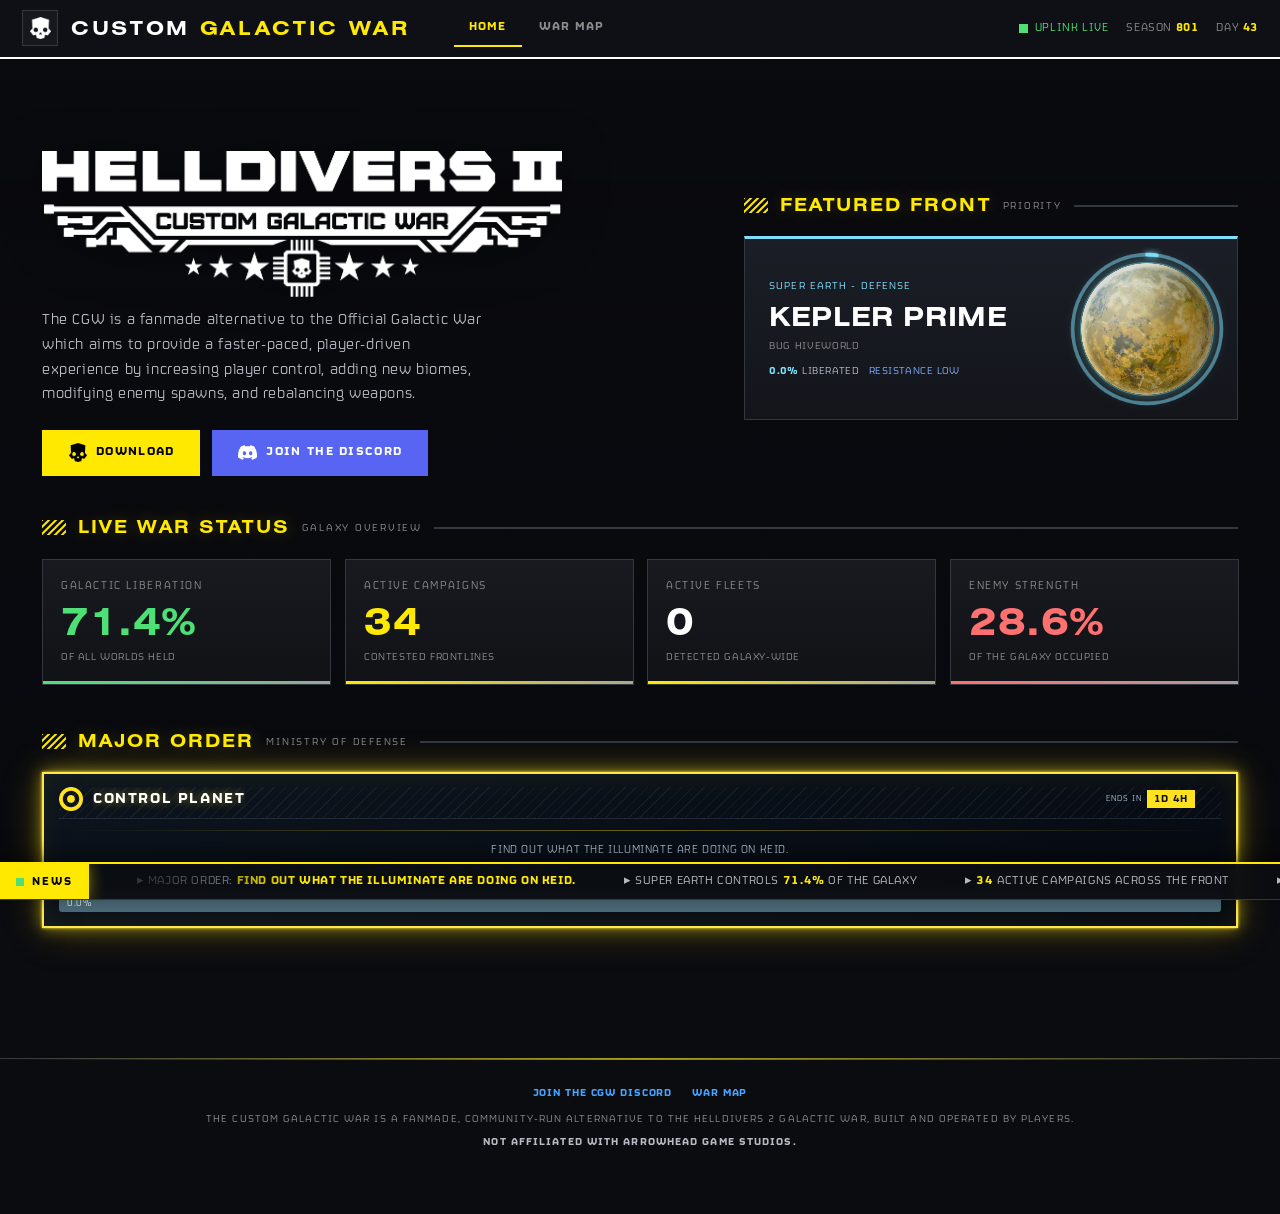
==== commit 25bfb3f5: "Drop the WARFORGE attribution line; rename "theatre" -> "galaxy" - Remove the visible "Interface sty" ====
--- a/index.html
+++ b/index.html
@@ -71,11 +71,11 @@
         </aside>
       </div>
 
-      <div class="section-head"><h2>Live War Status</h2><span class="tag">THEATRE OVERVIEW</span><span class="rule"></span></div>
+      <div class="section-head"><h2>Live War Status</h2><span class="tag">GALAXY OVERVIEW</span><span class="rule"></span></div>
       <div class="stat-grid">
         <div class="stat"><div class="k">Galactic Liberation</div><div class="v green" id="h-lib" data-count="0" data-suffix="%">0%</div><div class="sub">of all worlds held</div></div>
         <div class="stat"><div class="k">Active Campaigns</div><div class="v amber" id="h-camp" data-count="0">0</div><div class="sub">contested frontlines</div></div>
-        <div class="stat"><div class="k">Active Fleets</div><div class="v" id="h-fleets" data-count="0">0</div><div class="sub">detected in theatre</div></div>
+        <div class="stat"><div class="k">Active Fleets</div><div class="v" id="h-fleets" data-count="0">0</div><div class="sub">detected galaxy-wide</div></div>
         <div class="stat"><div class="k">Enemy Strength</div><div class="v red" id="h-enemy" data-count="0" data-suffix="%">0%</div><div class="sub">of the galaxy occupied</div></div>
       </div>
 
@@ -113,7 +113,7 @@
         <div class="section-head"><h2>War Status</h2><span class="tag">GALACTIC OVERVIEW</span><span class="rule"></span></div>
         <div class="stat-grid">
           <div class="stat"><div class="k">Galactic Liberation</div><div class="v green" id="st-lib" data-count="0" data-suffix="%">0%</div><div class="sub">of all worlds held</div></div>
-          <div class="stat"><div class="k">Active Fleets</div><div class="v" id="st-fleets" data-count="0">0</div><div class="sub">detected in theatre</div></div>
+          <div class="stat"><div class="k">Active Fleets</div><div class="v" id="st-fleets" data-count="0">0</div><div class="sub">detected galaxy-wide</div></div>
           <div class="stat"><div class="k">Active Campaigns</div><div class="v amber" id="st-contested" data-count="0">0</div><div class="sub">contested frontlines</div></div>
           <div class="stat"><div class="k">Enemy Strength</div><div class="v red" id="st-enemy" data-count="0" data-suffix="%">0%</div><div class="sub">of the galaxy occupied</div></div>
         </div>
@@ -213,7 +213,7 @@
       <a href="#war">War Map</a>
     </div>
     <div style="margin-top:9px">The Custom Galactic War is a fanmade, community-run alternative to the Helldivers 2 Galactic War, built and operated by players.</div>
-    <div style="margin-top:6px">Interface styled after the <b>WARFORGE</b> command console. <b>NOT AFFILIATED WITH ARROWHEAD GAME STUDIOS.</b></div>
+    <div style="margin-top:6px"><b>NOT AFFILIATED WITH ARROWHEAD GAME STUDIOS.</b></div>
   </footer>
 
   <script src="js/app.js"></script>
--- a/css/styles.css
+++ b/css/styles.css
@@ -709,6 +709,22 @@
 .dsr-intel::-webkit-scrollbar { width: 0; height: 0; }
 .dsr-intel .dsr-sec { min-height: 0; overflow: auto; }
 .dsr-intel .dsr-sec.span2 { grid-column: 1 / -1; }
+
+/* Inspect dashboard — stylized, faction-accented intel tabs (right column) */
+.dsr-right { display: flex; flex-direction: column; min-height: 0; gap: 10px; }
+.dsr-tabs { flex: none; display: flex; gap: 6px; overflow-x: auto; scrollbar-width: none; }
+.dsr-tabs::-webkit-scrollbar { width: 0; height: 0; display: none; }
+.dsr-tab { flex: none; font-family: 'FS Sinclair', 'Swiss 721 Extended', sans-serif; font-size: 13px; font-weight: 700;
+  letter-spacing: 0.08em; text-transform: uppercase; color: #8aa0ad; background: linear-gradient(180deg, #1a2128, #12171d);
+  border: 1px solid #283039; border-bottom: 2px solid #2a333c; padding: 9px 17px 8px; cursor: pointer; white-space: nowrap;
+  clip-path: polygon(0 0, 100% 0, calc(100% - 9px) 100%, 0 100%); transition: color .12s ease, border-color .12s ease, background .12s ease; }
+.dsr-tab:hover { color: #cfe0ea; }
+.dsr-tab.on { color: #fff; background: linear-gradient(180deg, #212b34, #161c23); border-bottom-color: var(--fac);
+  box-shadow: inset 0 -2px 0 var(--fac), 0 0 12px -3px var(--fac); }
+.dsr-panels { flex: 1 1 auto; min-height: 0; position: relative; }
+.dsr-panel { display: none; height: 100%; }
+.dsr-panel.on { display: block; }
+.dsr-panel .dsr-intel { height: 100%; }
 
 .dsr-globe { position: relative; display: flex; flex-direction: column; align-items: center; justify-content: center; gap: 16px;
   padding: 14px 0 6px; border: 1px solid #232b34; border-left: 3px solid var(--fac);
@@ -1322,6 +1338,15 @@
   .poi-sech { padding: 9px 60px; font-size: 12px; }
   .poi-sech::before, .poi-sech::after { width: 52px; }
 
+  /* Inspect dashboard: the 360px+1fr split squeezes the intel column to ~0 on a phone.
+     Stack it into one scrolling column, cards single-file, with a sticky tab bar. */
+  .wf-dash-body { display: block; overflow-y: auto; overflow-x: hidden; }
+  .dsr-identity, .dsr-right { overflow: visible; min-height: 0; }
+  .dsr-right { margin-top: 11px; }
+  .dsr-tabs { position: sticky; top: 0; z-index: 3; background: #0c1015; padding: 2px 0; }
+  .dsr-panel { height: auto; }
+  .dsr-panel .dsr-intel { height: auto; grid-template-columns: 1fr; overflow: visible; }
+
   .map-controls { gap: 8px; }
   .map-controls button { width: 44px; height: 40px; }
 }
